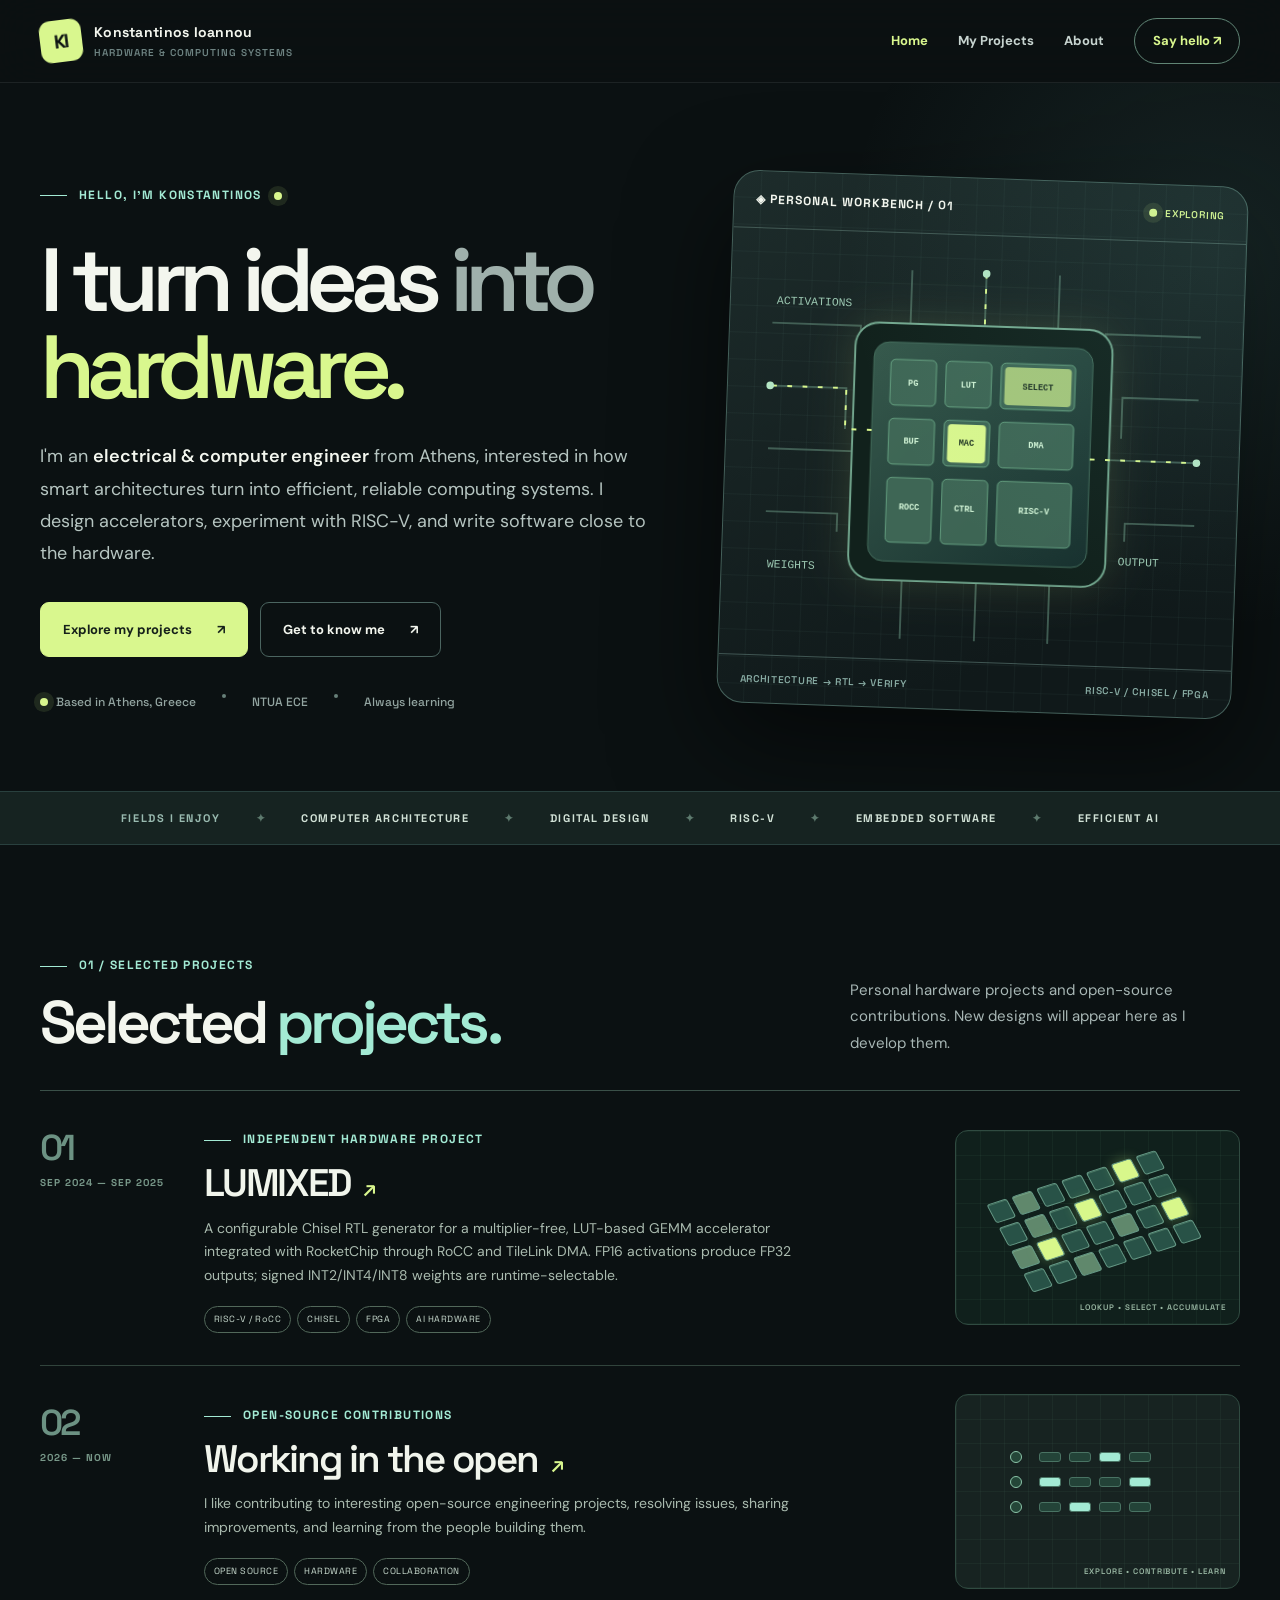
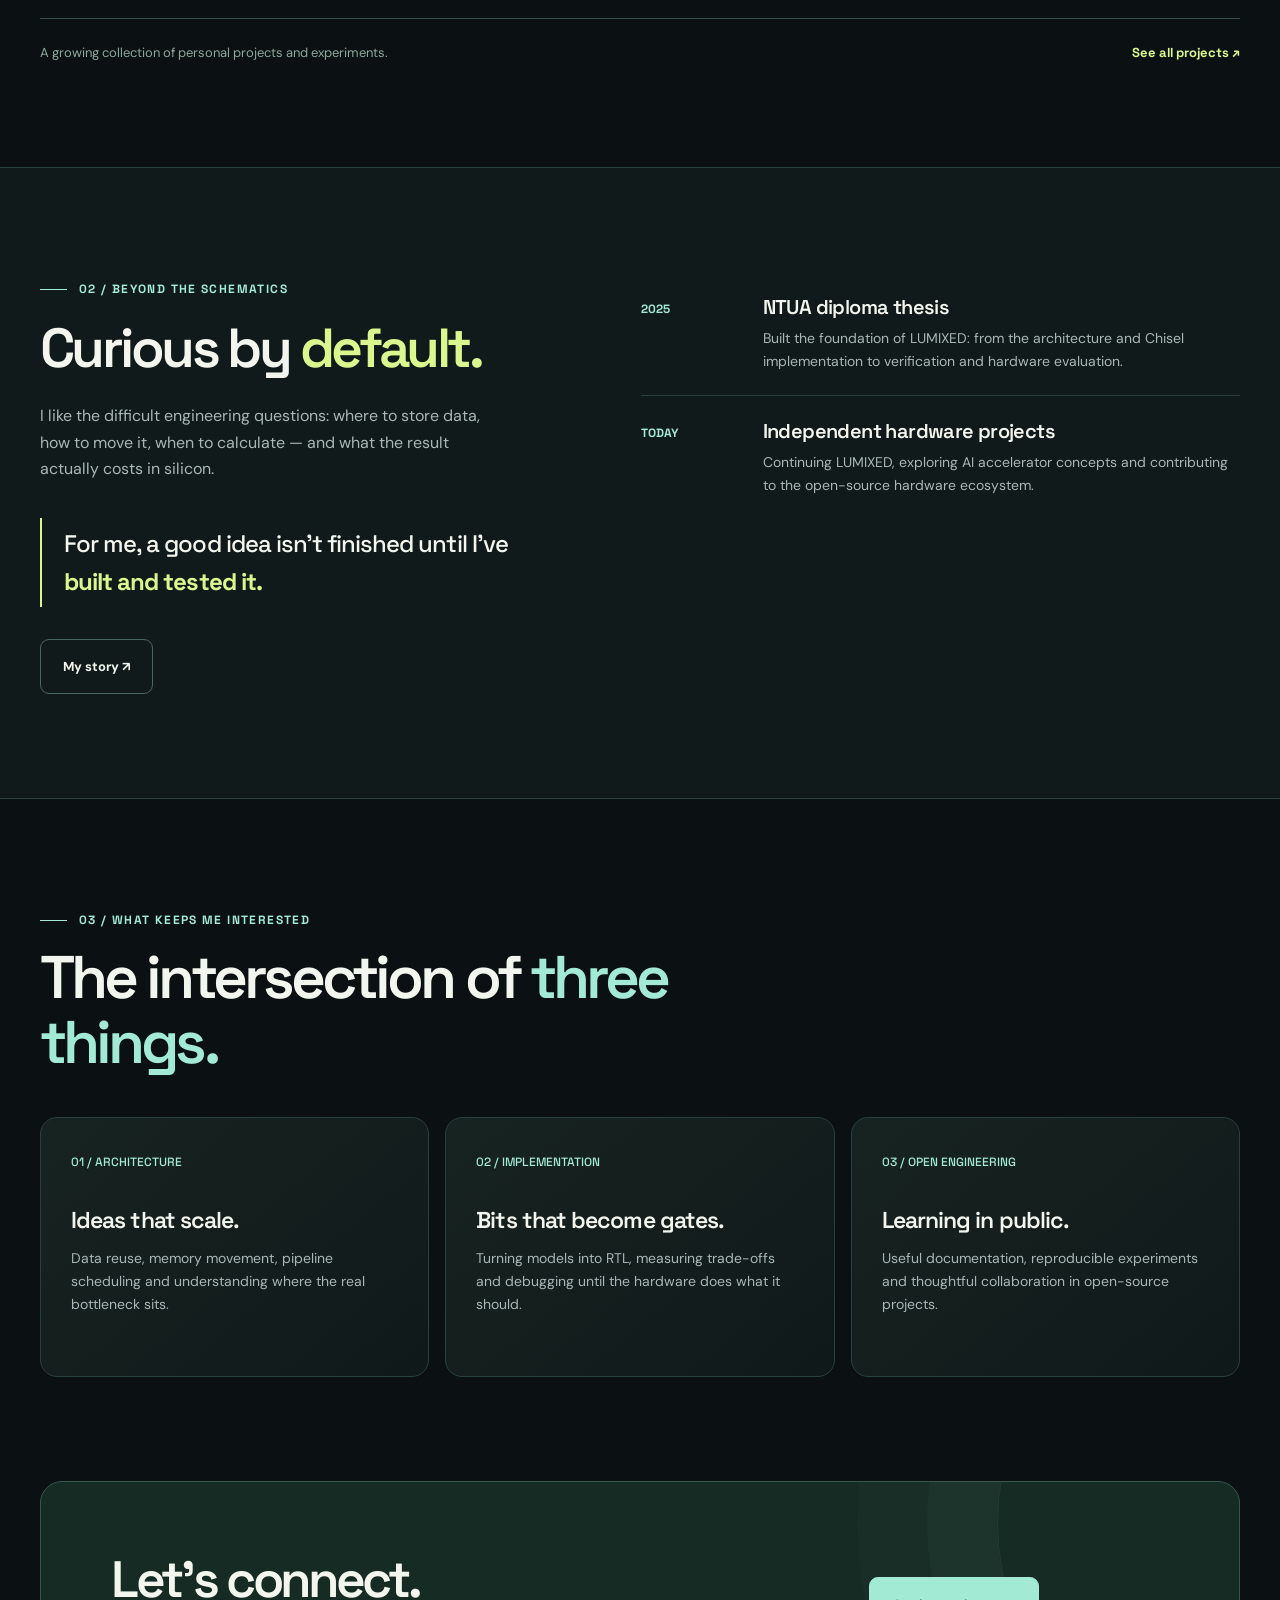
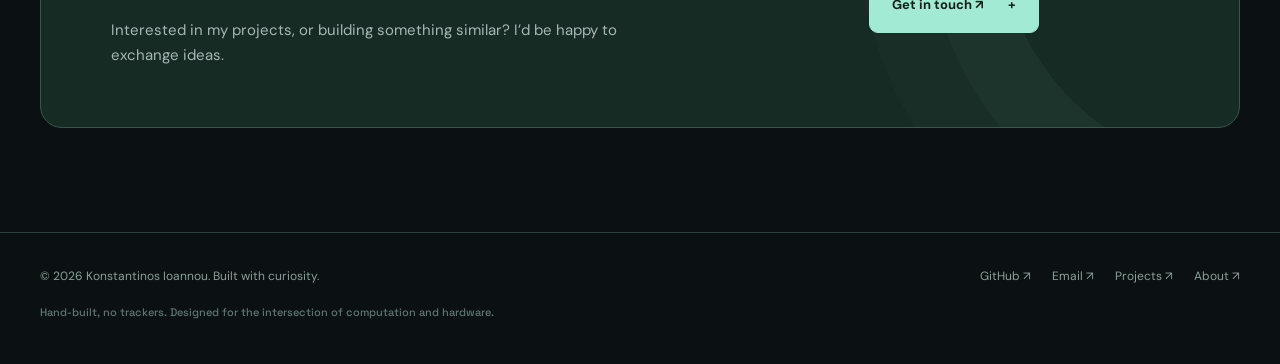
==== index.html @ 30fd8e37 "Adapt original dataflow figure for dense mixed precision" ====
<!DOCTYPE html>
<html lang="en"><head><meta charset="utf-8"/><meta content="width=device-width,initial-scale=1" name="viewport"/><meta content="#0b1112" name="theme-color"/><meta content="dark" name="color-scheme"/><meta content="website" property="og:type"/><meta content="Konstantinos Ioannou | Hardware Engineer" property="og:site_name"/><meta content="https://ioannoukon.github.io/favicon.svg" property="og:image"/><link href="favicon.svg" rel="icon" type="image/svg+xml"/><link href="style.css?v=48fff2277bb9" rel="stylesheet"/><meta content="Personal portfolio of Konstantinos Ioannou, hardware-minded engineer working on RISC-V, FPGA, AI accelerators and embedded software." name="description"/><title>Konstantinos Ioannou — Hardware, RISC-V &amp; AI Accelerators</title></head><body><a class="skip-link" href="#main-content">Skip to content</a><header class="site-header"><div class="container nav"><a aria-label="Konstantinos Ioannou, homepage" class="brand" href="index.html"><span class="brand-mark">KI</span><span class="brand-copy"><strong>Konstantinos Ioannou</strong><small>Hardware &amp; Computing Systems</small></span></a><button aria-controls="primary-navigation" aria-expanded="false" aria-label="Toggle navigation" class="menu-toggle">☰</button><nav aria-label="Main navigation" class="nav-links" id="primary-navigation"><a href="index.html" aria-current="page">Home</a><a href="projects.html">My Projects</a><a href="about.html">About</a><a class="nav-cta" href="index.html#contact">Say hello ↗</a></nav></div></header><main id="main-content"><section class="hero"><div class="container hero-layout"><div><div class="eyebrow">Hello, I'm Konstantinos <span class="spot"></span></div><h1>I turn ideas <span class="quiet">into</span> <em>hardware.</em></h1><p class="hero-intro">I'm an <strong>electrical &amp; computer engineer</strong> from Athens, interested in how smart architectures turn into efficient, reliable computing systems. I design accelerators, experiment with RISC-V, and write software close to the hardware.</p><div class="actions"><a class="btn btn-lime" href="projects.html">Explore my projects <span>↗</span></a><a class="btn btn-outline" href="about.html">Get to know me <span>↗</span></a></div><div class="hero-facts"><span><i class="spot"></i> Based in Athens, Greece</span><span class="sep"></span><span>NTUA ECE</span><span class="sep"></span><span>Always learning</span></div></div><div aria-label="Illustrative hardware datapath artwork" class="lab-card"><div class="lab-head"><strong>◈ PERSONAL WORKBENCH / 01</strong><span><i class="spot"></i> EXPLORING</span></div><div class="lab-body"><div class="lab-graphic"><svg aria-label="Abstract chip with activation, lookup and accumulation stages" role="img" viewbox="0 0 480 400"><defs><lineargradient id="tile" x1="0" x2="1" y1="0" y2="1"><stop stop-color="#36594c"></stop><stop offset="1" stop-color="#17302e"></stop></lineargradient></defs><g fill="none" opacity=".65" stroke="#587e6f" stroke-width="2"><path d="M15 68H108V113M15 134H95V177M15 200H108V240M15 266H90V285M465 68H365V116M465 134H385V177M465 200H364V240M465 266H392V285"></path><path d="M160 8V65M238 8V65M315 8V65M160 330v65M238 330v65M315 330v65"></path></g><g class="die-glow"><rect fill="#11211c" height="270" rx="25" stroke="#74a990" stroke-width="2" width="270" x="103" y="64"></rect><rect fill="url(#tile)" height="230" rx="16" stroke="#466f5e" width="230" x="123" y="84"></rect><g fill="#416a58" opacity=".9" stroke="#85cfa4" stroke-width=".7"><rect height="48" rx="5" width="48" x="141" y="102"></rect><rect height="48" rx="5" width="48" x="199" y="102"></rect><rect height="48" rx="5" width="78" x="257" y="102"></rect><rect height="48" rx="5" width="48" x="141" y="164"></rect><rect height="48" rx="5" width="48" x="199" y="164"></rect><rect height="48" rx="5" width="78" x="257" y="164"></rect><rect height="68" rx="5" width="48" x="141" y="226"></rect><rect height="68" rx="5" width="48" x="199" y="226"></rect><rect height="68" rx="5" width="78" x="257" y="226"></rect></g><g fill="#d9f78e"><rect height="40" rx="4" width="40" x="203" y="168"></rect><rect height="40" opacity=".67" rx="4" width="70" x="261" y="106"></rect></g><g font-family="monospace" font-size="9" font-weight="bold"><text fill="#d5f7d9" text-anchor="middle" x="165" y="129">PG</text><text fill="#d5f7d9" text-anchor="middle" x="223" y="129">LUT</text><text fill="#213426" text-anchor="middle" x="296" y="129">SELECT</text><text fill="#d5f7d9" text-anchor="middle" x="165" y="190">BUF</text><text fill="#1d3120" text-anchor="middle" x="223" y="190">MAC</text><text fill="#d5f7d9" text-anchor="middle" x="296" y="190">DMA</text><text fill="#d5f7d9" text-anchor="middle" x="165" y="259">ROCC</text><text fill="#d5f7d9" text-anchor="middle" x="223" y="259">CTRL</text><text fill="#d5f7d9" text-anchor="middle" x="296" y="259">RISC-V</text></g></g><g class="pulse-line" fill="none" stroke="#d9f78e" stroke-width="2"><path d="M17 134H95V177H123"></path><path d="M353 200H465"></path><path d="M238 9V64"></path></g><g fill="#b4e5c4"><circle cx="15" cy="134" r="4"></circle><circle cx="465" cy="200" r="4"></circle><circle cx="238" cy="9" r="4"></circle></g><g fill="#9cc8b2" font-family="monospace" font-size="12"><text x="19" y="48">ACTIVATIONS</text><text x="386" y="310">OUTPUT</text><text x="18" y="325">WEIGHTS</text></g></svg></div></div><div class="lab-footer"><span>ARCHITECTURE → RTL → VERIFY</span><span>RISC-V / CHISEL / FPGA</span></div></div></div></section><div class="ticker"><span>FIELDS I ENJOY</span><i>✦</i><b>Computer architecture</b><i>✦</i><b>Digital design</b><i>✦</i><b>RISC-V</b><i>✦</i><b>Embedded software</b><i>✦</i><b>Efficient AI</b></div><section class="section" id="projects"><div class="container"><div class="section-top fade"><div><div class="eyebrow">01 / Selected projects</div><h2 class="section-heading">Selected <em>projects.</em></h2></div><p class="section-lead">Personal hardware projects and open-source contributions. New designs will appear here as I develop them.</p></div><div aria-label="Selected personal projects and contributions" class="work-list"><a class="work-row fade" href="lumixed.html">
<div class="work-meta"><span class="work-number">01</span><span class="work-date">SEP 2024 — SEP 2025</span></div>
<div class="work-main"><div class="eyebrow">Independent hardware project</div><h3>LUMIXED <span class="work-inline-arrow">↗</span></h3>
<p>A configurable Chisel RTL generator for a multiplier-free, LUT-based GEMM accelerator integrated with RocketChip through RoCC and TileLink DMA. FP16 activations produce FP32 outputs; signed INT2/INT4/INT8 weights are runtime-selectable.</p>
<div class="tags"><span class="tag">RISC-V / RoCC</span><span class="tag">CHISEL</span><span class="tag">FPGA</span><span class="tag">AI HARDWARE</span></div></div>
<div aria-hidden="true" class="work-thumb thumb-lumixed"><div class="tile-field"><span class=""></span><span class="mid"></span><span class=""></span><span class=""></span><span class=""></span><span class="hot"></span><span class=""></span><span class=""></span><span class="mid"></span><span class=""></span><span class="hot"></span><span class=""></span><span class=""></span><span class=""></span><span class="mid"></span><span class="hot"></span><span class=""></span><span class=""></span><span class="mid"></span><span class=""></span><span class="hot"></span><span class=""></span><span class=""></span><span class="mid"></span><span class=""></span><span class=""></span><span class=""></span><span class=""></span></div><span class="thumb-caption">LOOKUP • SELECT • ACCUMULATE</span></div>
</a><a class="work-row fade" href="https://github.com/pulls?q=is%3Apr+author%3AIoannouKon" rel="noopener noreferrer" target="_blank">
<div class="work-meta"><span class="work-number">02</span><span class="work-date">2026 — NOW</span></div>
<div class="work-main"><div class="eyebrow">Open-source contributions</div><h3>Working in the open <span class="work-inline-arrow">↗</span></h3>
<p>I like contributing to interesting open-source engineering projects, resolving issues, sharing improvements, and learning from the people building them.</p>
<div class="tags"><span class="tag">OPEN SOURCE</span><span class="tag">HARDWARE</span><span class="tag">COLLABORATION</span></div></div>
<div aria-hidden="true" class="work-thumb thumb-opensource"><div class="contrib-art"><div><i></i><b></b><b></b><b class="filled"></b><b></b></div><div><i></i><b class="filled"></b><b></b><b></b><b class="filled"></b></div><div><i></i><b></b><b class="filled"></b><b></b><b></b></div></div><span class="thumb-caption">EXPLORE • CONTRIBUTE • LEARN</span></div>
</a></div><div class="work-footer"><span>A growing collection of personal projects and experiments.</span><a href="projects.html">See all projects <span aria-hidden="true">↗</span></a></div></div></section><section class="section note-section"><div class="container note-grid"><div class="note-left fade"><div class="eyebrow">02 / Beyond the schematics</div><h2>Curious by <em>default.</em></h2><p>I like the difficult engineering questions: where to store data, how to move it, when to calculate — and what the result actually costs in silicon.</p><div class="personal-note">For me, a good idea isn't finished until I've <strong>built and tested it.</strong></div><div class="actions"><a class="btn btn-outline" href="about.html">My story ↗</a></div></div><div class="journey fade"><div class="journey-item"><span class="journey-year">2025</span><div><h3>NTUA diploma thesis</h3><p>Built the foundation of LUMIXED: from the architecture and Chisel implementation to verification and hardware evaluation.</p></div></div><div class="journey-item"><span class="journey-year">TODAY</span><div><h3>Independent hardware projects</h3><p>Continuing LUMIXED, exploring AI accelerator concepts and contributing to the open-source hardware ecosystem.</p></div></div></div></div></section><section class="section"><div class="container"><div class="section-top fade"><div><div class="eyebrow">03 / What keeps me interested</div><h2 class="section-heading">The intersection of <em>three things.</em></h2></div></div><div class="interests"><article class="interest fade"><span class="interest-n">01 / ARCHITECTURE</span><h3>Ideas that scale.</h3><p>Data reuse, memory movement, pipeline scheduling and understanding where the real bottleneck sits.</p></article><article class="interest fade"><span class="interest-n">02 / IMPLEMENTATION</span><h3>Bits that become gates.</h3><p>Turning models into RTL, measuring trade-offs and debugging until the hardware does what it should.</p></article><article class="interest fade"><span class="interest-n">03 / OPEN ENGINEERING</span><h3>Learning in public.</h3><p>Useful documentation, reproducible experiments and thoughtful collaboration in open-source projects.</p></article></div></div></section><section class="container contact-banner fade" id="contact"><div><h2>Let's connect.</h2><p>Interested in my projects, or building something similar? I&rsquo;d be happy to exchange ideas.</p></div><details class="contact-options"><summary class="btn btn-contact">Get in touch ↗</summary><div class="contact-methods"><a class="contact-method" href="https://mail.google.com/mail/?view=cm&amp;fs=1&amp;to=ioannou.kosti%40gmail.com&amp;su=Engineering%20conversation" target="_blank" rel="noopener noreferrer">Open Gmail ↗</a><a class="contact-method" href="mailto:ioannou.kosti@gmail.com?subject=Engineering%20conversation">Use email app ↗</a><span class="contact-address">ioannou.kosti@gmail.com</span><button class="contact-copy" type="button" data-copy-email>Copy email address</button><p class="contact-status" role="status" aria-live="polite" data-copy-status></p></div></details></section></main><footer class="footer"><div class="container"><div class="footer-line"><div>© <span data-current-year="">2026</span> Konstantinos Ioannou. Built with curiosity.</div><div class="footer-links"><a href="https://github.com/IoannouKon" rel="noopener noreferrer" target="_blank">GitHub ↗</a><a href="index.html#contact">Email ↗</a><a href="projects.html">Projects ↗</a><a href="about.html">About ↗</a></div></div><div class="footer-bottom">Hand-built, no trackers. Designed for the intersection of computation and hardware.</div></div></footer><script defer="" src="script.js?v=a5df92dbea65"></script></body></html>
---- style.css ----
@import url('https://fonts.googleapis.com/css2?family=DM+Sans:wght@400;500;600;700&family=Space+Grotesk:wght@400;500;600;700&display=swap');
:root{--bg:#0b1112;--bg2:#10191a;--panel:#152123;--panel2:#192728;--ink:#f3f6ee;--muted:#a8b7b5;--subtle:#6e8382;--line:#29403e;--mint:#a3ead4;--lime:#d9f78e;--amber:#e7bd89;--max:1220px;--r:18px}
*{box-sizing:border-box}html{scroll-behavior:smooth}body{margin:0;background:var(--bg);color:var(--ink);font:400 16px/1.65 'DM Sans', Arial, sans-serif,system-ui,-apple-system,BlinkMacSystemFont,'Segoe UI',sans-serif;-webkit-font-smoothing:antialiased;overflow-x:hidden}body::before{content:"";position:fixed;inset:0;z-index:-1;pointer-events:none;opacity:.18;background-image:radial-gradient(#769a8b 0.7px,transparent .7px);background-size:18px 18px;mask-image:linear-gradient(to bottom,black,transparent 83%)}h1,h2,h3,h4,p{margin:0}a{color:inherit;text-decoration:none}button{font:inherit}button,a{ -webkit-tap-highlight-color:transparent}img,svg{max-width:100%}::selection{background:var(--lime);color:#0b1112}.container{width:min(var(--max),calc(100% - 80px));margin-inline:auto}.skip-link{position:absolute;left:12px;top:-70px;z-index:100;padding:10px 16px;background:var(--lime);color:#111}.skip-link:focus{top:8px}
.site-header{position:sticky;z-index:90;top:0;background:#0b1112e8;backdrop-filter:blur(22px);border-bottom:1px solid #ffffff14}.nav{min-height:82px;display:flex;justify-content:space-between;align-items:center;gap:28px}.brand{display:flex;align-items:center;gap:12px;min-width:0}.brand-mark{display:grid;place-items:center;font:700 19px 'Space Grotesk', Arial, sans-serif;letter-spacing:-.1em;width:42px;height:42px;color:#0b1112;background:var(--lime);border-radius:11px;transform:rotate(-7deg);flex:none}.brand-copy{line-height:1.2;white-space:nowrap}.brand-copy strong{display:block;font:700 14px 'Space Grotesk', Arial, sans-serif;letter-spacing:.02em}.brand-copy small{display:block;color:var(--subtle);font:600 10px/1.5 'Space Grotesk', Arial, sans-serif;letter-spacing:.1em;text-transform:uppercase;margin-top:4px}.nav-links{display:flex;align-items:center;gap:30px}.nav-links>a:not(.nav-cta){font-size:13px;font-weight:700;color:#c7d4d0;transition:color .2s}.nav-links>a:not(.nav-cta):hover,.nav-links>a[aria-current=page]{color:var(--lime)}.nav-cta{padding:11px 18px;border:1px solid #608575;border-radius:50px;color:var(--lime);font-size:13px;font-weight:700;transition:.25s}.nav-cta:hover{background:var(--lime);color:#121b19}.menu-toggle{display:none;align-items:center;justify-content:center;color:var(--ink);border:1px solid var(--line);background:transparent;width:44px;height:44px;border-radius:12px;cursor:pointer;font-size:23px}
.eyebrow,.kicker,.mono,.detail-label,.number,.tag,.micro{font-family:'Space Grotesk', Arial, sans-serif,monospace}.eyebrow{display:inline-flex;align-items:center;gap:12px;font-size:12px;font-weight:700;letter-spacing:.115em;text-transform:uppercase;color:var(--mint)}.eyebrow::before{content:"";width:27px;height:1px;background:var(--mint)}.spot{width:8px;height:8px;display:inline-block;border-radius:100%;background:var(--lime);box-shadow:0 0 0 6px #d9f78e1a}.hero{position:relative;overflow:hidden;padding:95px 0 80px;border-bottom:1px solid var(--line)}.hero::after{content:"";position:absolute;width:820px;height:820px;right:-350px;top:-240px;background:radial-gradient(circle,#6cbab21b,transparent 65%);pointer-events:none}.hero-layout{display:grid;grid-template-columns:1.1fr .9fr;align-items:center;gap:55px}.hero h1{font:600 clamp(58px,7vw,112px)/.98 'Space Grotesk', Arial, sans-serif,sans-serif;letter-spacing:-.085em;margin:31px 0 28px;max-width:850px}.hero h1 em{color:var(--lime);font-style:normal;white-space:nowrap}.hero h1 .quiet{color:#9fb0ab}.hero-intro{color:#b6c5c1;font-size:18px;max-width:610px;line-height:1.8}.hero-intro strong{color:var(--ink);font-weight:600}.actions{display:flex;flex-wrap:wrap;gap:12px;margin-top:32px}.btn{display:inline-flex;align-items:center;justify-content:center;gap:25px;font-weight:700;font-size:13px;border-radius:9px;padding:16px 22px;transition:transform .2s,background .2s,border-color .2s;cursor:pointer;min-height:52px}.btn:hover{transform:translateY(-2px)}.btn-lime{color:#15201a;background:var(--lime);border:1px solid var(--lime)}.btn-lime:hover{background:#eafaad}.btn-outline{border:1px solid #4b6560;color:var(--ink);background:transparent}.btn-outline:hover{border-color:var(--lime)}.hero-facts{display:flex;gap:26px;flex-wrap:wrap;margin-top:37px;color:#93a5a1;font:500 12px 'Space Grotesk', Arial, sans-serif}.hero-facts span{display:inline-flex;align-items:center;gap:8px}.hero-facts .sep{width:4px;height:4px;background:#678079;border-radius:50%;padding:0}
.lab-card{position:relative;border:1px solid #44605a;background:linear-gradient(155deg,#1d2c2b 0%,#10191a 80%);border-radius:26px;box-shadow:0 38px 100px #0008;overflow:hidden;transform:rotate(2deg)}.lab-card::before{content:"";position:absolute;inset:0;background:linear-gradient(transparent 97%,#a3ead40a 98%),linear-gradient(90deg,transparent 97%,#a3ead40a 98%);background-size:27px 27px;pointer-events:none}.lab-head{display:flex;justify-content:space-between;align-items:center;gap:10px;padding:20px 22px;border-bottom:1px solid #425954}.lab-head strong{font:700 12px 'Space Grotesk', Arial, sans-serif;letter-spacing:.08em}.lab-head span{display:flex;align-items:center;gap:8px;color:var(--lime);font:600 10px 'Space Grotesk', Arial, sans-serif;letter-spacing:.08em}.lab-body{padding:26px 28px 12px}.lab-graphic{position:relative;width:100%;aspect-ratio:1.18;display:grid;place-items:center}.lab-graphic svg{width:100%;height:100%;overflow:visible}.lab-footer{display:flex;justify-content:space-between;border-top:1px solid #405653;padding:17px 22px;color:#87aaa2;font:600 10px 'Space Grotesk', Arial, sans-serif;letter-spacing:.07em}.pulse-line{stroke-dasharray:5 11;animation:moveLine 14s linear infinite}@keyframes moveLine{to{stroke-dashoffset:-220}}.die-glow{filter:drop-shadow(0 0 22px #d9f78e22)}
.ticker{display:flex;flex-wrap:wrap;justify-content:center;align-items:center;gap:35px;padding:19px 25px;background:#162321;border-bottom:1px solid var(--line);font:700 11px 'Space Grotesk', Arial, sans-serif;text-transform:uppercase;letter-spacing:.14em;color:#99bab0}.ticker b{color:#d1e1d6;font-size:11px}.ticker i{color:#5d7a6e;font-style:normal}
.section{padding:104px 0}.section-top{display:flex;justify-content:space-between;gap:35px;align-items:end;margin-bottom:42px}.section-heading{font:600 clamp(39px,4.7vw,65px)/1.08 'Space Grotesk', Arial, sans-serif;letter-spacing:-.065em;margin-top:15px;max-width:740px}.section-heading em{font-style:normal;color:var(--mint)}.section-lead{max-width:390px;color:var(--muted);font-size:15px;line-height:1.75}.projects{display:grid;grid-template-columns:1.18fr .82fr;gap:18px}.project{position:relative;display:flex;flex-direction:column;min-height:345px;background:#14201f;border:1px solid #334742;border-radius:20px;overflow:hidden;transition:border-color .25s,transform .25s}.project:hover{transform:translateY(-4px);border-color:#94b6a2}.project-feature{grid-row:span 2;min-height:702px;background:#192726}.project-top{padding:29px 31px;display:flex;align-items:center;justify-content:space-between;gap:10px}.project-count{font:700 11px 'Space Grotesk', Arial, sans-serif;color:#9eb5a8;letter-spacing:.12em}.project-arrow{height:40px;width:40px;border:1px solid #678174;border-radius:50%;display:grid;place-items:center;font-size:18px;color:var(--lime)}.project-content{padding:0 31px 30px;position:relative;z-index:2}.project-content h3{font:600 clamp(31px,3vw,45px)/1.06 'Space Grotesk', Arial, sans-serif;letter-spacing:-.055em;margin:9px 0 12px}.project-content p{font-size:14px;line-height:1.75;color:#acbfb5;max-width:520px}.tags{display:flex;flex-wrap:wrap;gap:7px;margin-top:23px}.tag{font-size:10px;letter-spacing:.055em;color:#c9dbcf;padding:6px 10px;border:1px solid #52685a;border-radius:50px}.project-stage{display:flex;flex:1;align-items:center;justify-content:center;min-height:310px;position:relative;overflow:hidden;background:radial-gradient(circle at 50% 60%,#3a625238,transparent 58%)}.project-stage::before{content:"";position:absolute;inset:0;background-image:linear-gradient(#a3ead41a 1px,transparent 1px),linear-gradient(90deg,#a3ead41a 1px,transparent 1px);background-size:42px 42px;mask-image:linear-gradient(to top,#000,transparent 95%)}.matrix{display:grid;grid-template-columns:repeat(7,1fr);gap:7px;transform:perspective(700px) rotateX(52deg) rotateZ(-33deg);margin:0 0 20px 30px;filter:drop-shadow(15px 25px 20px #0008)}.matrix b{height:44px;width:44px;border:1px solid #79d7b65e;background:#31544b;box-shadow:inset 0 1px 0 #a5eec85e;border-radius:5px}.matrix b:nth-child(3n){background:#658e61}.matrix b:nth-child(11n){background:var(--lime);box-shadow:0 0 32px #d9f78e66}.matrix-code{position:absolute;right:28px;bottom:19px;color:#b8ddc8;font:500 10px 'Space Grotesk', Arial, sans-serif;letter-spacing:.07em}.project-mini{justify-content:space-between;background:#16221f}.project-mini:nth-child(3){background:#182320}.mini-line{height:1px;background:linear-gradient(90deg,transparent,#709784 15%,transparent);margin:8px 31px 13px}.mini-art{margin:4px 31px 30px;border-radius:12px;border:1px solid #4f715a;background:#1b3029;padding:16px;display:flex;gap:8px;align-items:center;justify-content:center;min-height:70px;color:var(--mint);font:600 12px 'Space Grotesk', Arial, sans-serif;letter-spacing:.07em}.mini-art span{flex:1;height:2px;background:#6daa90}.mini-art.slate{background:#1c2d34;border-color:#3f6370;color:#a9d5df}
.note-section{border-top:1px solid var(--line);border-bottom:1px solid var(--line);background:#101a1a}.note-grid{display:grid;grid-template-columns:.9fr 1.1fr;gap:110px;align-items:start}.note-left h2{font:600 clamp(38px,4.3vw,60px)/1.1 'Space Grotesk', Arial, sans-serif;letter-spacing:-.065em;margin:18px 0 25px}.note-left h2 em{font-style:normal;color:var(--lime)}.note-left p{color:var(--muted);max-width:440px}.personal-note{border-left:2px solid var(--lime);padding:7px 0 7px 22px;font:500 24px/1.55 'Space Grotesk', Arial, sans-serif;letter-spacing:-.04em;margin-top:36px}.personal-note strong{color:var(--lime)}.journey{display:grid;gap:0}.journey-item{display:grid;grid-template-columns:98px 1fr;gap:24px;padding:22px 0;border-bottom:1px solid var(--line)}.journey-year{font:700 12px 'Space Grotesk', Arial, sans-serif;color:var(--mint);padding-top:7px}.journey-item h3{font:600 20px 'Space Grotesk', Arial, sans-serif;letter-spacing:-.03em;margin-bottom:7px}.journey-item p{color:var(--muted);font-size:14px}.journey-item:last-child{border-bottom:0}
.interests{display:grid;grid-template-columns:repeat(3,1fr);gap:16px}.interest{border:1px solid var(--line);padding:30px;background:linear-gradient(140deg,#172321,#0f1919);border-radius:17px;min-height:260px}.interest-n{font:500 12px 'Space Grotesk', Arial, sans-serif;color:var(--mint)}.interest h3{font:600 23px 'Space Grotesk', Arial, sans-serif;letter-spacing:-.04em;margin:30px 0 12px}.interest p{color:var(--muted);font-size:14px}.contact-banner{margin-bottom:104px;padding:60px 70px;background:#152b24;border:1px solid #36594c;border-radius:22px;color:var(--ink);display:grid;grid-template-columns:1fr auto;align-items:center;gap:20px;position:relative;overflow:hidden}.contact-banner::after{content:"";position:absolute;width:500px;height:500px;right:-260px;top:-210px;border:1px solid #a3ead414;border-radius:50%;box-shadow:0 0 0 70px #a3ead407,0 0 0 140px #a3ead404}.contact-banner h2{font:600 clamp(34px,4vw,56px)/1.08 'Space Grotesk', Arial, sans-serif;letter-spacing:-.065em;margin:10px 0}.contact-banner p{color:var(--muted);max-width:560px;font-size:15px}.btn-contact{background:var(--mint);color:#15201a;z-index:1;border:1px solid var(--mint)}.btn-contact:hover{background:#c0f3e3;border-color:#c0f3e3}
.footer{padding:34px 0 45px;border-top:1px solid var(--line)}.footer-line{display:flex;justify-content:space-between;align-items:center;gap:18px;flex-wrap:wrap;color:#89a19a;font-size:12px}.footer-links{display:flex;flex-wrap:wrap;gap:21px}.footer-links a:hover{color:var(--lime)}.footer-bottom{margin-top:18px;color:#5c7670;font:500 11px 'Space Grotesk', Arial, sans-serif}
.page-hero{padding:98px 0 82px;border-bottom:1px solid var(--line);background:radial-gradient(circle at 76% 30%,#488e7130,transparent 33%)}.page-hero h1{font:600 clamp(52px,7.7vw,105px)/.98 'Space Grotesk', Arial, sans-serif;letter-spacing:-.085em;max-width:1000px;margin:22px 0 27px}.page-hero h1 em{font-style:normal;color:var(--lime)}.page-hero p{max-width:730px;color:#adbfba;font-size:19px;line-height:1.7}.page-meta{display:flex;gap:10px;flex-wrap:wrap;margin-top:27px}.page-meta span{border:1px solid #527061;border-radius:100px;padding:7px 13px;color:#b6d4c3;font:600 11px 'Space Grotesk', Arial, sans-serif}.content-grid{display:grid;grid-template-columns:.5fr 1fr;gap:80px;padding:90px 0}.side-label{color:var(--mint);font:700 12px 'Space Grotesk', Arial, sans-serif;letter-spacing:.13em;text-transform:uppercase}.reading{max-width:850px}.reading h2{font:600 clamp(29px,3.1vw,44px)/1.13 'Space Grotesk', Arial, sans-serif;letter-spacing:-.05em;margin:0 0 22px}.reading h3{font:600 22px 'Space Grotesk', Arial, sans-serif;letter-spacing:-.035em;margin:22px 0 11px}.reading p{color:#b3c5c1;margin-bottom:21px;font-size:16px;line-height:1.85}.reading p strong{color:var(--ink)}.reading a:not(.btn){color:var(--lime);text-decoration:underline;text-underline-offset:4px}.divider{height:1px;background:var(--line)}.quote-card{padding:29px 31px;border-left:3px solid var(--lime);background:#172421;border-radius:0 15px 15px 0;color:#eef5e9;font:500 20px/1.6 'Space Grotesk', Arial, sans-serif;letter-spacing:-.03em}.human-grid{display:grid;grid-template-columns:1fr 1fr;gap:20px;margin-top:23px}.human-box{border:1px solid #3d5750;border-radius:14px;padding:26px;background:#15201e}.human-box strong{font:700 17px 'Space Grotesk', Arial, sans-serif}.human-box p{font-size:14px;margin:9px 0 0}
.project-intro-grid{display:grid;grid-template-columns:1.1fr .9fr;gap:36px;padding:80px 0}.project-intro-grid .reading p{max-width:720px}.stats{display:grid;grid-template-columns:repeat(2,1fr);gap:13px}.stat{border:1px solid #496255;background:#1c2a27;padding:25px;border-radius:15px}.stat strong{display:block;font:600 clamp(31px,4.7vw,51px)/1.1 'Space Grotesk', Arial, sans-serif;letter-spacing:-.065em;color:var(--lime)}.stat span{font:500 11px 'Space Grotesk', Arial, sans-serif;letter-spacing:.05em;color:#b7ccc0;display:block;margin-top:13px}.stat-note{color:#839c90;font-size:12px;margin-top:13px;line-height:1.65}.arch-section{padding:85px 0;border-top:1px solid var(--line);background:#101a19}.section-mini-head{display:flex;flex-wrap:wrap;gap:28px;justify-content:space-between;align-items:end;margin-bottom:28px}.section-mini-head h2{font:600 clamp(33px,4vw,53px) 'Space Grotesk', Arial, sans-serif;letter-spacing:-.06em}.section-mini-head p{max-width:450px;font-size:14px;color:var(--muted)}.arch-steps{display:grid;grid-template-columns:repeat(4,1fr);gap:13px;margin-top:25px}.arch-step{appearance:none;text-align:left;color:inherit;border:1px solid #3c5d53;min-height:175px;padding:21px;background:#152420;border-radius:13px;cursor:pointer;transition:background .2s,border-color .2s}.arch-step:hover:not([aria-pressed=true]){background:#1a2b25;border-color:#638576;transform:translateY(-2px)}.arch-step[aria-pressed=true]{background:#263c2f;border-color:var(--lime);box-shadow:inset 0 0 0 1px var(--lime)}.arch-step:focus-visible{outline:2px solid var(--mint);outline-offset:3px}.arch-step .n{font:600 11px 'Space Grotesk', Arial, sans-serif;color:var(--lime)}.arch-step strong{display:block;margin:21px 0 8px;font:600 17px 'Space Grotesk', Arial, sans-serif;letter-spacing:-.035em}.arch-step small{color:#9ab3a7;font-size:12px}.arch-detail{margin-top:15px;min-height:104px;border:1px solid #405f54;border-radius:13px;padding:20px 24px;background:#1c2b25;display:flex;gap:24px;align-items:center}.arch-detail strong{color:var(--lime);font:700 15px 'Space Grotesk', Arial, sans-serif;min-width:195px}.arch-detail p{color:#bed0c6;font-size:14px}.schematics{display:grid;grid-template-columns:repeat(3,1fr);gap:18px;margin-top:29px}.schematic-card{border:1px solid #496158;border-radius:13px;background:#e8ece8;overflow:hidden}.schematic-card img{display:block;width:100%;aspect-ratio:1.2;object-fit:contain;padding:17px;background:#fff}.schematic-caption{background:#1a2722;padding:15px 18px;display:flex;justify-content:space-between;gap:8px;align-items:center;font:600 12px 'Space Grotesk', Arial, sans-serif}.schematic-caption span{color:#89aa99}.schematic-card a:hover{text-decoration:underline}.roadmap{display:grid;grid-template-columns:repeat(3,1fr);gap:15px}.roadmap-item{padding:26px;border:1px solid #3e564d;border-radius:14px;background:#152320}.roadmap-item .smallstatus{font:600 10px 'Space Grotesk', Arial, sans-serif;letter-spacing:.1em;text-transform:uppercase;color:var(--lime)}.roadmap-item h3{font:600 19px 'Space Grotesk', Arial, sans-serif;letter-spacing:-.04em;margin:13px 0}.roadmap-item p{font-size:13px;line-height:1.8;color:#adc2b6}.smallstatus.planned{color:#f6c8a0}.noteworthy{font:500 12px/1.7 'Space Grotesk', Arial, sans-serif;color:#96aa9e;margin-top:22px}
@media(min-width:900px){.fade{opacity:1;transform:none}.fade.visible{opacity:1;transform:none}}
@media(max-width:1100px){.hero-layout{gap:20px;grid-template-columns:1fr .85fr}.hero h1{font-size:clamp(57px,7vw,85px)}.lab-body{padding:15px}.section{padding:85px 0}.note-grid{gap:50px}}
@media(max-width:800px){.container{width:min(100% - 38px,650px)}.nav{min-height:70px}.menu-toggle{display:flex}.nav-links{display:none;position:absolute;left:0;right:0;top:69px;background:#111b1a;padding:20px;flex-direction:column;align-items:stretch;gap:0;border-bottom:1px solid var(--line)}.nav-links.open{display:flex}.nav-links>a{padding:13px 10px}.nav-links .nav-cta{text-align:center;margin-top:8px}.brand-copy strong{font-size:12px}.brand-copy small{font-size:9px}.hero{padding:72px 0 60px}.hero-layout{grid-template-columns:1fr}.hero h1{font-size:clamp(55px,11vw,84px)}.hero h1 em{white-space:normal}.lab-card{transform:none;max-width:510px;margin-top:33px}.hero-intro{font-size:16px}.hero-facts{gap:13px}.section-top{display:block}.section-lead{margin-top:15px}.projects{grid-template-columns:1fr}.project-feature{grid-row:auto;min-height:650px}.project-mini{min-height:315px}.note-grid{grid-template-columns:1fr;gap:35px}.section-heading{font-size:clamp(37px,8vw,56px)}.interests{grid-template-columns:1fr}.interest{min-height:195px}.interest h3{margin-top:18px}.contact-banner{margin-bottom:70px;padding:35px 28px;grid-template-columns:1fr}.contact-banner .btn{justify-self:start}.page-hero{padding:70px 0}.page-hero h1{font-size:clamp(55px,9vw,90px)}.page-hero p{font-size:16px}.content-grid{grid-template-columns:1fr;gap:22px;padding:65px 0}.project-intro-grid{grid-template-columns:1fr;gap:20px;padding:60px 0}.arch-steps,.roadmap{grid-template-columns:repeat(2,1fr)}.schematics{grid-template-columns:1fr}.schematic-card img{aspect-ratio:auto;max-height:390px}.arch-detail{display:block}.arch-detail strong{display:block;margin-bottom:9px}}
@media(max-width:520px){.hero h1{font-size:clamp(52px,11.5vw,70px)}.hero-facts .sep{display:none}.lab-head{padding:14px}.lab-body{padding:10px}.matrix b{height:33px;width:33px}.section{padding:67px 0}.project-feature{min-height:600px}.project-stage{min-height:265px}.project-top{padding:23px}.project-content{padding:0 23px 23px}.project-content h3{font-size:33px}.mini-art{margin-inline:23px}.journey-item{grid-template-columns:63px 1fr;gap:11px}.personal-note{font-size:20px}.human-grid{grid-template-columns:1fr}.stats{grid-template-columns:1fr 1fr}.stat{padding:18px}.stat strong{font-size:29px}.stat span{font-size:10px}.arch-steps,.roadmap{grid-template-columns:1fr}.arch-step{min-height:125px}.arch-step strong{margin-top:10px}.contact-banner h2{font-size:38px}.footer-line{display:block}.footer-links{margin-top:15px}}
@media(prefers-reduced-motion:reduce){html{scroll-behavior:auto}.fade,.pulse-line{animation:none;transition:none}.project,.btn{transition:none}}

/* v0.7: a scalable projects landing page, not a single-project navigation item */
.projects-browse{display:flex;justify-content:space-between;align-items:center;gap:22px;border-top:1px solid var(--line);margin-top:29px;padding-top:26px;color:var(--muted);font-size:14px}
.projects-hero{padding-bottom:95px;background:radial-gradient(ellipse at 83% 35%,#6da88c24,transparent 45%),radial-gradient(ellipse at 8% 80%,#b7e18f0a,transparent 45%)}
.projects-intro{position:relative}.projects-intro h1{max-width:1050px}.projects-intro p{max-width:720px}
.projects-collection{padding-top:85px;padding-bottom:80px}.collection-heading{display:flex;justify-content:space-between;gap:32px;align-items:end;margin-bottom:34px}.collection-heading h2{font:600 clamp(37px,4.9vw,68px)/1.02 'Space Grotesk', Arial, sans-serif;letter-spacing:-.065em;margin:13px 0 0}.collection-heading h2 em{font-style:normal;color:var(--mint)}.collection-heading p{max-width:340px;color:var(--muted);font-size:14px;line-height:1.7}
.collection-grid{display:grid;grid-template-columns:1.18fr .82fr;gap:20px}.collection-card{min-height:680px;border:1px solid #3a5148;border-radius:21px;background:#172522;overflow:hidden;display:flex;flex-direction:column;position:relative;transition:transform .25s,border-color .25s}.collection-primary:hover{transform:translateY(-4px);border-color:var(--lime)}.collection-card-top{display:flex;align-items:center;justify-content:space-between;padding:28px 30px 0;font:700 11px 'Space Grotesk', Arial, sans-serif;letter-spacing:.1em;color:#a3baae}.collection-arrow,.collection-orbit{display:grid;place-items:center;border:1px solid #6d907e;border-radius:50%;color:var(--lime);height:40px;width:40px;font-size:17px}.collection-visual{height:315px;display:grid;place-items:center;position:relative;background:radial-gradient(circle at 50% 75%,#3c775e22,transparent 48%);overflow:hidden}.collection-visual:before{content:'';position:absolute;inset:10px 28px;opacity:.16;background-image:linear-gradient(#7fb098 1px,transparent 1px),linear-gradient(90deg,#7fb098 1px,transparent 1px);background-size:32px 32px;mask-image:linear-gradient(to bottom,transparent,#000 18%,#000 75%,transparent)}.collection-visual-grid{z-index:1;display:grid;grid-template-columns:repeat(6,34px);grid-template-rows:repeat(4,34px);gap:7px;transform:rotate(-28deg) skew(15deg,6deg);filter:drop-shadow(8px 22px 14px #0005)}.collection-visual-grid span{background:#31564b;border:1px solid #61917a;border-radius:4px}.collection-visual-grid .cv-on{background:#699d80}.collection-visual-grid .cv-bright{background:#dcf98f;box-shadow:0 0 16px #ceff9c55}.visual-caption{position:absolute;right:29px;bottom:20px;color:#86a997;font:600 10px 'Space Grotesk', Arial, sans-serif;letter-spacing:.09em}.collection-card-content{padding:20px 31px 34px;position:relative;z-index:1}.collection-card-content h3{font:600 clamp(37px,4.1vw,61px)/1.04 'Space Grotesk', Arial, sans-serif;letter-spacing:-.07em;margin:14px 0}.collection-card-content p{font-size:14px;line-height:1.8;color:#b2c7bb;max-width:600px}.collection-text-link{display:inline-flex;gap:12px;align-items:center;margin-top:28px;font:700 12px 'Space Grotesk', Arial, sans-serif;color:var(--lime);letter-spacing:.03em}
.collection-future{background:linear-gradient(155deg,#1c2c28,#15201e 70%);border-style:dashed;border-color:#496359}.collection-future .collection-card-content{margin-top:auto}.future-symbol{flex:1;min-height:275px;display:grid;place-items:center;position:relative;overflow:hidden}.future-chip{width:136px;height:136px;border:1px solid #678c74;border-radius:18px;transform:rotate(-12deg);background:repeating-linear-gradient(0deg,transparent,transparent 23px,#5c8e7022 24px),repeating-linear-gradient(90deg,transparent,transparent 23px,#5c8e7022 24px),#24382e;display:grid;place-items:center;grid-template-columns:repeat(2,22px);grid-template-rows:repeat(2,22px);gap:12px;opacity:.75}.future-chip span{border:1px solid #789e7f;border-radius:3px;background:#446650}.future-ring{position:absolute;width:260px;height:260px;border:1px dashed #76917a45;border-radius:50%}.future-ring.second{width:355px;height:355px;border-color:#76917a2d}.future-note{display:block;color:#739488;font:600 10px/1.6 'Space Grotesk', Arial, sans-serif;letter-spacing:.08em;text-transform:uppercase;margin-top:28px}
.projects-extra{border-top:1px solid var(--line);padding-top:67px;padding-bottom:80px;display:flex;align-items:center;justify-content:space-between;gap:45px}.projects-extra h2{font:600 clamp(30px,3.5vw,48px)/1.1 'Space Grotesk', Arial, sans-serif;letter-spacing:-.06em;margin:15px 0}.projects-extra p{font-size:15px;line-height:1.8;max-width:720px;color:#a7bbb1}.projects-extra .btn{flex-shrink:0}
.project-back{display:inline-block;font:600 13px 'Space Grotesk', Arial, sans-serif;color:var(--mint);margin-bottom:28px}.project-back:hover{text-decoration:underline;text-underline-offset:5px}
@media(max-width:800px){.collection-grid{grid-template-columns:1fr}.collection-card{min-height:500px}.collection-visual{height:260px}.collection-future{min-height:480px}.future-symbol{min-height:220px}.collection-heading{display:block}.collection-heading p{margin-top:15px}.projects-browse,.projects-extra{flex-direction:column;align-items:flex-start}.projects-collection{padding:55px 0}.projects-extra{padding-top:50px;padding-bottom:60px}}
@media(max-width:520px){.collection-card-top{padding:22px 22px 0}.collection-card-content{padding:15px 23px 27px}.collection-visual-grid{grid-template-columns:repeat(6,28px);grid-template-rows:repeat(4,28px)}.collection-card-content h3{font-size:39px}.projects-hero{padding-bottom:66px}.future-note{font-size:9px}}


/* v0.8 — straightforward vertical project list. More work simply stacks below. */
#projects .section-top{margin-bottom:34px}
.work-list{border-top:1px solid #3a5048;border-bottom:1px solid #3a5048}
.work-row{display:grid;grid-template-columns:126px minmax(0,1fr) 285px;gap:38px;align-items:center;min-height:252px;padding:24px 0;border-bottom:1px solid #31443c;transition:background-color .22s,padding .22s;position:relative}
.work-row:last-child{border-bottom:none}
.work-row:hover{background:#1827226e;padding-left:18px;padding-right:18px}
.work-row:focus-visible{outline:2px solid var(--lime);outline-offset:-2px}
.work-meta{align-self:start;padding-top:16px;display:flex;flex-direction:column;gap:10px}
.work-number{font:600 36px/.95 'Space Grotesk',Arial,sans-serif;letter-spacing:-.075em;color:#6c9283}
.work-date{font:700 10px/1.5 'Space Grotesk',Arial,sans-serif;letter-spacing:.1em;color:#789889;white-space:nowrap}
.work-main{min-width:0;align-self:center;padding:8px 0}
.work-main .eyebrow{margin-bottom:12px}
.work-main h3{font:600 clamp(26px,3vw,40px)/1.1 'Space Grotesk',Arial,sans-serif;letter-spacing:-.058em;color:#f1f5ec;margin:0 0 12px;display:flex;gap:13px;align-items:baseline}
.work-inline-arrow{font-size:22px;color:var(--lime);font-weight:500;transition:transform .2s;display:inline-block}
.work-row:hover .work-inline-arrow{transform:translate(3px,-3px)}
.work-main p{font-size:14px;line-height:1.7;color:#aabbaf;max-width:620px}
.work-main .tags{margin-top:18px;gap:6px}
.work-main .tag{font-size:9px;white-space:nowrap;padding:5px 9px}
.work-thumb{height:195px;border:1px solid #304b41;background:#10201c;border-radius:13px;overflow:hidden;position:relative;display:flex;align-items:center;justify-content:center;isolation:isolate}
.work-thumb::before{content:"";position:absolute;inset:0;background-image:linear-gradient(#6a9c8121 1px,transparent 1px),linear-gradient(90deg,#6a9c8121 1px,transparent 1px);background-size:24px 24px;opacity:.6;z-index:-1}
.thumb-caption{position:absolute;bottom:12px;right:13px;color:#99b7a3;font:600 8px 'Space Grotesk',Arial,sans-serif;letter-spacing:.12em}
.tile-field{display:grid;grid-template-columns:repeat(7,21px);gap:5px;transform:rotate(-23deg) skew(5deg,5deg) translateY(-7px)}
.tile-field span{height:21px;border:1px solid #649784;border-radius:3px;background:#285247;box-shadow:inset 0 1px #b5edbf3b}
.tile-field span.mid{background:#60886c}
.tile-field span.hot{background:#d8f78b;box-shadow:0 0 13px #c5fc854f}
.thumb-opensource{background:#172321}
.contrib-art{display:flex;flex-direction:column;gap:13px;width:175px;transform:translateY(-10px)}
.contrib-art>div{display:flex;align-items:center;gap:8px}
.contrib-art i{width:12px;height:12px;border:1px solid #8bc5a9;background:#244638;border-radius:50%;margin-right:9px}
.contrib-art b{height:10px;width:22px;border:1px solid #497363;background:#234338;border-radius:3px}
.contrib-art b.filled{background:#a3ead4}
.work-footer{display:flex;justify-content:space-between;gap:18px;align-items:center;margin-top:23px;color:#8da89a;font-size:13px}
.work-footer a{font:700 13px 'Space Grotesk',Arial,sans-serif;color:var(--lime)}
.work-footer a:hover{text-decoration:underline;text-underline-offset:4px}
/* The project directory uses real entries only, no invented future project card. */
.projects-hero{padding-bottom:65px}
.projects-collection{padding-top:55px;padding-bottom:72px}
.projects-collection .collection-heading{margin-bottom:30px}
.work-list-projects .work-row{min-height:280px}
@media(max-width:1050px){.work-row{grid-template-columns:72px minmax(0,1fr) 240px;gap:22px}.work-thumb{height:180px}.work-number{font-size:30px}.work-date{font-size:9px}}
@media(max-width:800px){.work-row{grid-template-columns:58px minmax(0,1fr);gap:20px;padding:23px 0;min-height:0}.work-thumb{display:none}.work-meta{padding-top:12px}.work-main h3{font-size:clamp(25px,5.5vw,36px)}.work-main p{font-size:14px}.work-footer{align-items:flex-start;flex-direction:column}.work-list-projects .work-row{min-height:0}}
@media(max-width:480px){.work-row{grid-template-columns:38px minmax(0,1fr);gap:15px;padding:22px 0}.work-number{font-size:24px}.work-date{font-size:8px;white-space:normal;max-width:38px}.work-main .eyebrow{font-size:10px}.work-main h3{font-size:26px}.work-main p{font-size:13.5px}.work-main .tag{font-size:8px;padding:4px 7px}.work-main .tags{margin-top:13px}}
@media(prefers-reduced-motion:reduce){.work-row,.work-inline-arrow{transition:none}}

/* Contact options work even without a configured email app. */
.contact-banner::after{pointer-events:none}
.contact-options{position:relative;z-index:1;width:300px;max-width:100%;align-self:center}
.contact-options summary{list-style:none}
.contact-options summary::-webkit-details-marker{display:none}
.contact-options summary::after{content:"+";margin-left:auto}
.contact-options[open] summary::after{content:"−"}
.contact-methods{display:flex;flex-direction:column;align-items:stretch;gap:10px;padding-top:16px}
.contact-method,.contact-copy{display:block;padding:10px 14px;border:1px solid #608575;border-radius:8px;background:transparent;color:var(--ink);text-align:center;font:600 13px 'DM Sans',Arial,sans-serif;cursor:pointer}
.contact-method:hover,.contact-copy:hover{background:#a3ead414}
.contact-address{font-size:14px;text-align:center;overflow-wrap:anywhere;user-select:all}
.contact-banner .contact-status{font-size:13px;line-height:1.5;text-align:center}
@media(max-width:800px){.contact-options{width:100%;max-width:360px}}

/* Current LUMIXED evidence and next-step layout. */
.project-evidence{display:inline-block;margin-top:18px;font-size:12px;color:var(--mint);text-decoration:underline;text-underline-offset:4px}
.roadmap-next{grid-template-columns:repeat(2,minmax(0,1fr))}
.project-intro-grid .stat strong{font-size:clamp(22px,2.5vw,36px);overflow-wrap:anywhere}
@media(max-width:520px){.roadmap-next{grid-template-columns:1fr}}

/* Routed accelerator footprint comparison. */
.footprint-section{border-top:1px solid var(--line)}
.footprint-table-wrap{overflow-x:auto}
.footprint-table{width:100%;border-collapse:collapse;font-size:14px;font-variant-numeric:tabular-nums}
.footprint-table caption{text-align:left;color:var(--muted);font-size:12px;padding-bottom:16px}
.footprint-table th,.footprint-table td{text-align:right;padding:18px 15px;border-bottom:1px solid var(--line);white-space:nowrap}
.footprint-table th:first-child{text-align:left}
.footprint-table thead th{color:var(--muted);font-size:12px;font-weight:500}
.footprint-table tbody th{font-weight:600}
.footprint-table tbody th span{display:block;font-size:11px;color:var(--muted);font-weight:400;margin-top:4px}
.footprint-highlight{background:#a3ead40a;color:var(--mint)}
.footprint-sources{margin-top:22px;font-size:13px;color:var(--muted)}
.footprint-sources summary{cursor:pointer;color:var(--mint)}
.footprint-sources p{margin-top:14px;max-width:900px}
.footprint-sources .actions{gap:24px;margin-top:0}
@media(max-width:800px){.footprint-table{font-size:12px}.footprint-table th,.footprint-table td{padding:14px 10px}}

/* Selectable footprint chart; its values come from the table below. */
.footprint-chart{margin:0 0 40px;padding:28px;border:1px solid var(--line);border-radius:16px;background:#101d19}
.footprint-chart[hidden]{display:none}
.footprint-chart-toolbar{display:flex;align-items:center;justify-content:space-between;gap:24px;margin-bottom:32px}
.footprint-chart [data-footprint-title]{font:600 clamp(22px,3vw,30px)/1.2 'Space Grotesk',Arial,sans-serif;letter-spacing:-.04em}
.footprint-chart-toolbar label{display:flex;align-items:center;gap:12px;color:var(--muted);font-size:12px}
.footprint-chart select{font:500 13px 'DM Sans',Arial,sans-serif;background:#172b23;color:var(--ink);border:1px solid #608575;border-radius:8px;padding:11px 32px 11px 13px;max-width:100%;cursor:pointer}
.footprint-chart select:focus-visible{outline:2px solid var(--mint);outline-offset:3px}
.footprint-bars{display:flex;flex-direction:column;gap:26px}
.footprint-bar-row{display:grid;grid-template-columns:155px minmax(0,1fr) 100px;gap:20px;align-items:center}
.footprint-bar-label{font:600 14px 'Space Grotesk',Arial,sans-serif}
.footprint-bar-track{height:32px;background:#a3ead408;border-radius:4px;overflow:hidden}
.footprint-bar-fill{height:100%;width:0;background:#6b8d7e;border-radius:4px;transition:width .45s ease}
.is-lumixed .footprint-bar-fill{background:var(--mint)}
.is-lumixed .footprint-bar-label,.is-lumixed .footprint-bar-value{color:var(--mint)}
.footprint-bar-value{text-align:right;font-size:14px;font-variant-numeric:tabular-nums;white-space:nowrap}
.footprint-chart-axis{display:flex;justify-content:space-between;margin:12px 120px 0 175px;color:var(--muted);font-size:11px;font-variant-numeric:tabular-nums}
.footprint-chart-note{margin-top:22px;color:var(--muted);font-size:12px}
.footprint-chart-status{position:absolute;width:1px;height:1px;padding:0;margin:-1px;overflow:hidden;clip-path:inset(50%);white-space:nowrap;border:0}
@media(max-width:650px){.footprint-chart{padding:20px}.footprint-chart-toolbar{align-items:flex-start;flex-direction:column;gap:16px}.footprint-chart-toolbar label{width:100%;justify-content:space-between}.footprint-chart select{font-size:16px;min-width:0}.footprint-bar-row{grid-template-columns:minmax(0,1fr) auto;gap:8px}.footprint-bar-track{grid-column:1/-1;grid-row:2;height:26px}.footprint-bar-value{grid-column:2;grid-row:1}.footprint-chart-axis{margin:12px 0 0}}
@media(prefers-reduced-motion:reduce){.footprint-bar-fill{transition:none}}

/* Measured TEST_LLMS cycles, grouped by their recorded test batch. */
.cycles-section{border-top:1px solid var(--line);background:#101a19}
.cycles-chart-heading{font:600 clamp(22px,3vw,30px)/1.2 'Space Grotesk',Arial,sans-serif;letter-spacing:-.04em}
.cycles-controls{display:grid;grid-template-columns:1.3fr 1fr;gap:18px;margin:24px 0 32px}
.cycles-controls label{display:flex;flex-direction:column;gap:8px;font-size:12px;color:var(--muted);min-width:0}
.cycles-controls select{width:100%;min-width:0}
.cycles-chart .footprint-bar-row{grid-template-columns:185px minmax(0,1fr) 110px}
.cycles-chart .footprint-chart-axis{margin-left:205px;margin-right:130px}
.cycles-chart .footprint-bar-label small{display:block;margin-top:3px;font:400 11px 'DM Sans',Arial,sans-serif;color:var(--muted)}
@media(max-width:800px){.cycles-controls{grid-template-columns:1fr}.cycles-controls select{font-size:16px}}
@media(max-width:650px){.cycles-chart .footprint-bar-row{grid-template-columns:minmax(0,1fr) auto}.cycles-chart .footprint-chart-axis{margin-left:0;margin-right:0}}

/* LUMIXED datapath explorer */
.mode-section {
  padding: clamp(64px, 8vw, 104px) 0;
  background: radial-gradient(ellipse at top left, #1a342b, transparent 55%), #101a19;
  scroll-margin-top: 90px;
}
.mode-heading {
  display: flex;
  flex-wrap: wrap;
  justify-content: space-between;
  align-items: end;
  gap: 16px 36px;
  margin-bottom: 30px;
}
.mode-heading h2 {
  font: 600 clamp(42px, 6vw, 72px)/1 'Space Grotesk', Arial, sans-serif;
  letter-spacing: -.065em;
}
.mode-heading em { color: var(--mint); font-style: normal; }
.mode-heading p { max-width: 430px; color: var(--muted); }
.mode-nav {
  display: flex;
  flex-wrap: wrap;
  gap: 8px;
  margin-bottom: 14px;
}
.mode-nav a, .mode-panel-nav a {
  padding: 9px 14px;
  border: 1px solid #405852;
  border-radius: 9px;
  color: var(--ink);
  font-size: .875rem;
}
.mode-nav a[aria-current="true"] {
  background: var(--mint);
  border-color: var(--mint);
  color: #10201a;
}
.mode-panel {
  --datapath: var(--mint);
  display: grid;
  grid-template-columns: 1fr 1fr;
  align-items: center;
  gap: clamp(20px, 4vw, 48px);
  margin-bottom: 14px;
  padding: clamp(18px, 4vw, 48px);
  border: 1px solid #405852;
  border-radius: 20px;
  background: linear-gradient(130deg, #1a2824, #111817);
  scroll-margin-top: 90px;
}
.mode-sparse { --datapath: var(--lime); }
.mode-scaled { --datapath: #b7d4ff; }
.mode-panel h3 {
  font: 600 clamp(27px, 3.3vw, 44px)/1.08 'Space Grotesk', Arial, sans-serif;
  letter-spacing: -.045em;
}
.mode-copy p { margin-top: 14px; color: #bccbc5; }
.mode-graphic {
  min-width: 0;
  margin: 0;
  padding: clamp(12px, 2.6vw, 26px);
  border: 1px solid #3e5650;
  border-radius: 14px;
  background: radial-gradient(#456058 1px, transparent 1px) 0 0/16px 16px, #101a18;
}
.mode-graphic figcaption { margin-bottom: 16px; color: var(--datapath); font-weight: 700; }
.mode-inputs, .mode-panel-nav { display: flex; flex-wrap: wrap; gap: 8px; }
.mode-inputs span, .mode-pipeline li, .mode-group, .mode-output {
  padding: 8px 10px;
  border: 1px solid #3d544e;
  border-radius: 7px;
  background: #172621;
  font-size: .875rem;
}
.mode-pipeline, .mode-weights {
  display: grid;
  gap: 6px;
  margin: 12px 0;
  padding: 0;
  list-style: none;
}
.mode-pipeline li { border-inline-start: 3px solid var(--datapath); }
.mode-output { margin-top: 12px; border-color: var(--datapath); color: var(--datapath); }
.mode-weights { grid-template-columns: repeat(6, minmax(0, 1fr)); }
.mode-weights li {
  padding: 6px 0;
  border: 1px solid #677a4e;
  border-radius: 6px;
  background: #262f20;
  color: var(--datapath);
  text-align: center;
}
.mode-weights .mode-zero { border-style: dashed; background: #17201c; color: #a3b3a9; }
.mode-weights small { display: block; font-size: .75rem; }
.mode-group { display: flex; flex-wrap: wrap; justify-content: space-between; gap: 4px 12px; margin-top: 6px; }
.mode-group strong { color: var(--datapath); }
.mode-panel-nav { grid-column: 1 / -1; justify-content: space-between; }
.mode-panel-nav [data-mode-next] { margin-inline-start: auto; color: var(--datapath); }
.mode-nav a:hover, .mode-panel-nav a:hover { border-color: var(--mint); }
.mode-explorer a:focus-visible, .mode-panel h3:focus-visible { outline: 2px solid var(--mint); outline-offset: 3px; }
.mode-explorer { scroll-margin-top: 90px; }
.mode-explorer [hidden] { display: none; }
@media (max-width: 760px) {
  .mode-panel { grid-template-columns: 1fr; }
}

.mode-pipeline li, .mode-output {
  display: flex;
  flex-wrap: wrap;
  align-items: baseline;
  justify-content: space-between;
  gap: 4px 12px;
}
.mode-pipeline strong { color: var(--datapath); }
.mode-pipeline span { color: #bccbc5; }
.mode-sample { margin-top: 10px; color: #bccbc5; font-size: .875rem; }
.mode-copy code { color: var(--datapath); overflow-wrap: anywhere; }
.mode-spec {
  grid-column: 1 / -1;
  display: grid;
  grid-template-columns: repeat(auto-fit, minmax(min(100%, 155px), 1fr));
  gap: 12px;
  margin: 0;
}
.mode-spec > div {
  padding: 12px 14px;
  border-top: 1px solid #405852;
  background: #101a18;
  border-radius: 0 0 9px 9px;
}
.mode-spec dt { color: #bccbc5; font-size: .875rem; }
.mode-spec dd { margin: 4px 0 0; color: var(--datapath); }

/* Dense diagram adapted from the LUMIXED dataflow figure. */
.dense-stage {
  position: relative;
  padding: 12px 14px;
  border: 1px solid #3d544e;
  border-inline-start: 3px solid var(--datapath);
  border-radius: 8px;
  background: #172621;
}
.dense-stage + .dense-stage { margin-top: 16px; }
.dense-stage + .dense-stage::before {
  position: absolute;
  top: -17px;
  inset-inline-start: 20px;
  height: 16px;
  border-inline-start: 1px solid var(--datapath);
  content: "";
}
.dense-stage > strong { color: var(--datapath); }
.dense-stage p { margin-top: 3px; font-size: .875rem; color: #bccbc5; }
.dense-banks {
  display: grid;
  grid-template-columns: repeat(auto-fit, minmax(min(100%, 128px), 1fr));
  gap: 8px;
  margin-top: 10px;
}
.dense-banks > div {
  display: grid;
  grid-template-columns: repeat(3, 1fr);
  gap: 4px;
  text-align: center;
  font-size: .875rem;
}
.dense-banks b { grid-column: 1 / -1; color: #bccbc5; text-align: start; }
.dense-banks span {
  padding: 3px 0;
  border: 1px solid #4b7565;
  border-radius: 4px;
  background: #1e372e;
}
.dense-example {
  display: flex;
  flex-wrap: wrap;
  justify-content: space-between;
  gap: 4px 12px;
  margin-top: 10px;
  color: #efcb9a;
  font-size: .875rem;
}
.dense-source {
  display: inline-block;
  margin-top: 12px;
  color: var(--datapath);
  text-decoration: underline;
  text-underline-offset: 3px;
  font-size: .875rem;
}
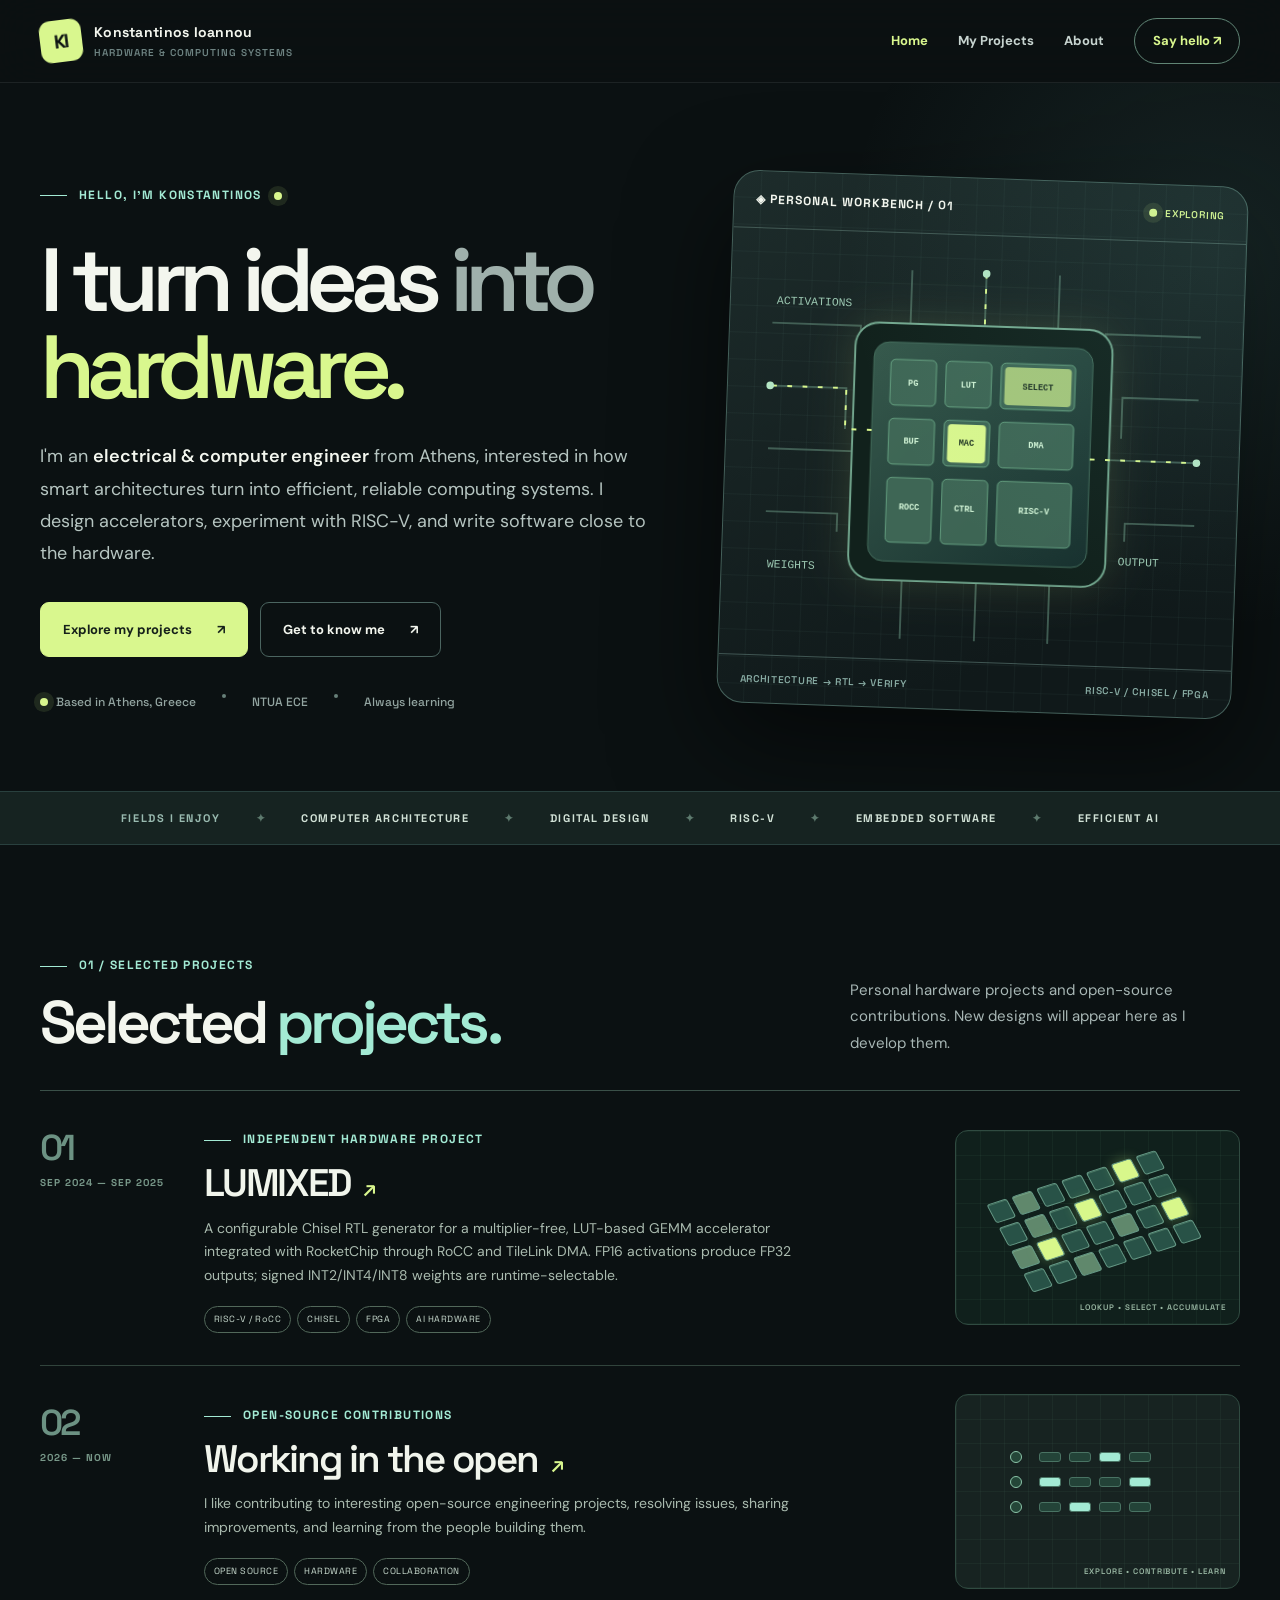
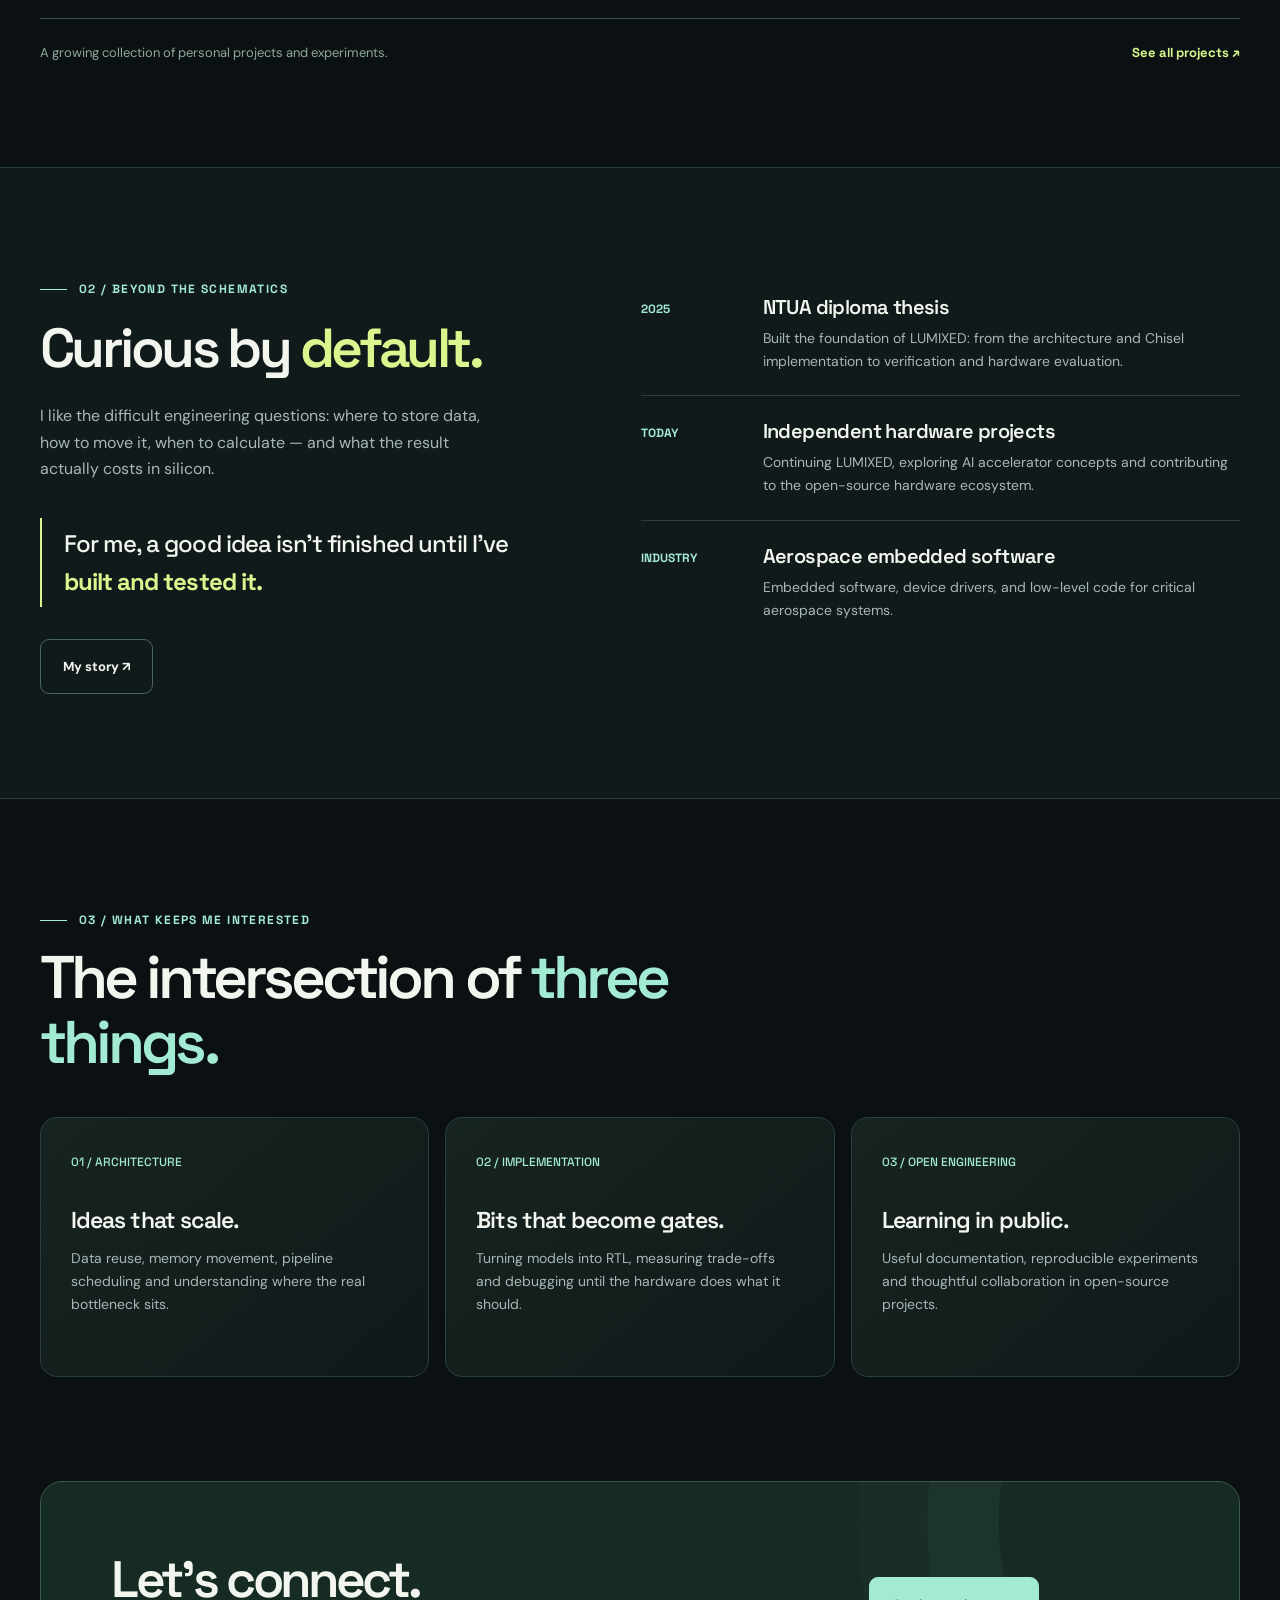
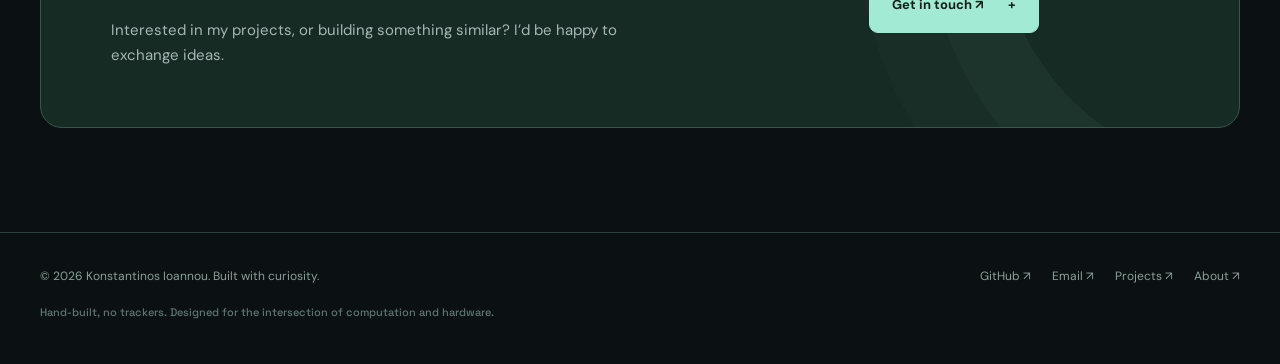
==== commit 86dc6727: "Add aerospace embedded software to the homepage timeline" ====
--- a/index.html
+++ b/index.html
@@ -1,5 +1,5 @@
 <!DOCTYPE html>
-<html lang="en"><head><meta charset="utf-8"/><meta content="width=device-width,initial-scale=1" name="viewport"/><meta content="#0b1112" name="theme-color"/><meta content="dark" name="color-scheme"/><meta content="website" property="og:type"/><meta content="Konstantinos Ioannou | Hardware Engineer" property="og:site_name"/><meta content="https://ioannoukon.github.io/favicon.svg" property="og:image"/><link href="favicon.svg" rel="icon" type="image/svg+xml"/><link href="style.css?v=48fff2277bb9" rel="stylesheet"/><meta content="Personal portfolio of Konstantinos Ioannou, hardware-minded engineer working on RISC-V, FPGA, AI accelerators and embedded software." name="description"/><title>Konstantinos Ioannou — Hardware, RISC-V &amp; AI Accelerators</title></head><body><a class="skip-link" href="#main-content">Skip to content</a><header class="site-header"><div class="container nav"><a aria-label="Konstantinos Ioannou, homepage" class="brand" href="index.html"><span class="brand-mark">KI</span><span class="brand-copy"><strong>Konstantinos Ioannou</strong><small>Hardware &amp; Computing Systems</small></span></a><button aria-controls="primary-navigation" aria-expanded="false" aria-label="Toggle navigation" class="menu-toggle">☰</button><nav aria-label="Main navigation" class="nav-links" id="primary-navigation"><a href="index.html" aria-current="page">Home</a><a href="projects.html">My Projects</a><a href="about.html">About</a><a class="nav-cta" href="index.html#contact">Say hello ↗</a></nav></div></header><main id="main-content"><section class="hero"><div class="container hero-layout"><div><div class="eyebrow">Hello, I'm Konstantinos <span class="spot"></span></div><h1>I turn ideas <span class="quiet">into</span> <em>hardware.</em></h1><p class="hero-intro">I'm an <strong>electrical &amp; computer engineer</strong> from Athens, interested in how smart architectures turn into efficient, reliable computing systems. I design accelerators, experiment with RISC-V, and write software close to the hardware.</p><div class="actions"><a class="btn btn-lime" href="projects.html">Explore my projects <span>↗</span></a><a class="btn btn-outline" href="about.html">Get to know me <span>↗</span></a></div><div class="hero-facts"><span><i class="spot"></i> Based in Athens, Greece</span><span class="sep"></span><span>NTUA ECE</span><span class="sep"></span><span>Always learning</span></div></div><div aria-label="Illustrative hardware datapath artwork" class="lab-card"><div class="lab-head"><strong>◈ PERSONAL WORKBENCH / 01</strong><span><i class="spot"></i> EXPLORING</span></div><div class="lab-body"><div class="lab-graphic"><svg aria-label="Abstract chip with activation, lookup and accumulation stages" role="img" viewbox="0 0 480 400"><defs><lineargradient id="tile" x1="0" x2="1" y1="0" y2="1"><stop stop-color="#36594c"></stop><stop offset="1" stop-color="#17302e"></stop></lineargradient></defs><g fill="none" opacity=".65" stroke="#587e6f" stroke-width="2"><path d="M15 68H108V113M15 134H95V177M15 200H108V240M15 266H90V285M465 68H365V116M465 134H385V177M465 200H364V240M465 266H392V285"></path><path d="M160 8V65M238 8V65M315 8V65M160 330v65M238 330v65M315 330v65"></path></g><g class="die-glow"><rect fill="#11211c" height="270" rx="25" stroke="#74a990" stroke-width="2" width="270" x="103" y="64"></rect><rect fill="url(#tile)" height="230" rx="16" stroke="#466f5e" width="230" x="123" y="84"></rect><g fill="#416a58" opacity=".9" stroke="#85cfa4" stroke-width=".7"><rect height="48" rx="5" width="48" x="141" y="102"></rect><rect height="48" rx="5" width="48" x="199" y="102"></rect><rect height="48" rx="5" width="78" x="257" y="102"></rect><rect height="48" rx="5" width="48" x="141" y="164"></rect><rect height="48" rx="5" width="48" x="199" y="164"></rect><rect height="48" rx="5" width="78" x="257" y="164"></rect><rect height="68" rx="5" width="48" x="141" y="226"></rect><rect height="68" rx="5" width="48" x="199" y="226"></rect><rect height="68" rx="5" width="78" x="257" y="226"></rect></g><g fill="#d9f78e"><rect height="40" rx="4" width="40" x="203" y="168"></rect><rect height="40" opacity=".67" rx="4" width="70" x="261" y="106"></rect></g><g font-family="monospace" font-size="9" font-weight="bold"><text fill="#d5f7d9" text-anchor="middle" x="165" y="129">PG</text><text fill="#d5f7d9" text-anchor="middle" x="223" y="129">LUT</text><text fill="#213426" text-anchor="middle" x="296" y="129">SELECT</text><text fill="#d5f7d9" text-anchor="middle" x="165" y="190">BUF</text><text fill="#1d3120" text-anchor="middle" x="223" y="190">MAC</text><text fill="#d5f7d9" text-anchor="middle" x="296" y="190">DMA</text><text fill="#d5f7d9" text-anchor="middle" x="165" y="259">ROCC</text><text fill="#d5f7d9" text-anchor="middle" x="223" y="259">CTRL</text><text fill="#d5f7d9" text-anchor="middle" x="296" y="259">RISC-V</text></g></g><g class="pulse-line" fill="none" stroke="#d9f78e" stroke-width="2"><path d="M17 134H95V177H123"></path><path d="M353 200H465"></path><path d="M238 9V64"></path></g><g fill="#b4e5c4"><circle cx="15" cy="134" r="4"></circle><circle cx="465" cy="200" r="4"></circle><circle cx="238" cy="9" r="4"></circle></g><g fill="#9cc8b2" font-family="monospace" font-size="12"><text x="19" y="48">ACTIVATIONS</text><text x="386" y="310">OUTPUT</text><text x="18" y="325">WEIGHTS</text></g></svg></div></div><div class="lab-footer"><span>ARCHITECTURE → RTL → VERIFY</span><span>RISC-V / CHISEL / FPGA</span></div></div></div></section><div class="ticker"><span>FIELDS I ENJOY</span><i>✦</i><b>Computer architecture</b><i>✦</i><b>Digital design</b><i>✦</i><b>RISC-V</b><i>✦</i><b>Embedded software</b><i>✦</i><b>Efficient AI</b></div><section class="section" id="projects"><div class="container"><div class="section-top fade"><div><div class="eyebrow">01 / Selected projects</div><h2 class="section-heading">Selected <em>projects.</em></h2></div><p class="section-lead">Personal hardware projects and open-source contributions. New designs will appear here as I develop them.</p></div><div aria-label="Selected personal projects and contributions" class="work-list"><a class="work-row fade" href="lumixed.html">
+<html lang="en"><head><meta charset="utf-8"/><meta content="width=device-width,initial-scale=1" name="viewport"/><meta content="#0b1112" name="theme-color"/><meta content="dark" name="color-scheme"/><meta content="website" property="og:type"/><meta content="Konstantinos Ioannou | Hardware Engineer" property="og:site_name"/><meta content="https://ioannoukon.github.io/favicon.svg" property="og:image"/><link href="favicon.svg" rel="icon" type="image/svg+xml"/><link href="style.css?v=9a42a8bd7ea0" rel="stylesheet"/><meta content="Personal portfolio of Konstantinos Ioannou, hardware-minded engineer working on RISC-V, FPGA, AI accelerators and embedded software." name="description"/><title>Konstantinos Ioannou — Hardware, RISC-V &amp; AI Accelerators</title></head><body><a class="skip-link" href="#main-content">Skip to content</a><header class="site-header"><div class="container nav"><a aria-label="Konstantinos Ioannou, homepage" class="brand" href="index.html"><span class="brand-mark">KI</span><span class="brand-copy"><strong>Konstantinos Ioannou</strong><small>Hardware &amp; Computing Systems</small></span></a><button aria-controls="primary-navigation" aria-expanded="false" aria-label="Toggle navigation" class="menu-toggle">☰</button><nav aria-label="Main navigation" class="nav-links" id="primary-navigation"><a href="index.html" aria-current="page">Home</a><a href="projects.html">My Projects</a><a href="about.html">About</a><a class="nav-cta" href="index.html#contact">Say hello ↗</a></nav></div></header><main id="main-content"><section class="hero"><div class="container hero-layout"><div><div class="eyebrow">Hello, I'm Konstantinos <span class="spot"></span></div><h1>I turn ideas <span class="quiet">into</span> <em>hardware.</em></h1><p class="hero-intro">I'm an <strong>electrical &amp; computer engineer</strong> from Athens, interested in how smart architectures turn into efficient, reliable computing systems. I design accelerators, experiment with RISC-V, and write software close to the hardware.</p><div class="actions"><a class="btn btn-lime" href="projects.html">Explore my projects <span>↗</span></a><a class="btn btn-outline" href="about.html">Get to know me <span>↗</span></a></div><div class="hero-facts"><span><i class="spot"></i> Based in Athens, Greece</span><span class="sep"></span><span>NTUA ECE</span><span class="sep"></span><span>Always learning</span></div></div><div aria-label="Illustrative hardware datapath artwork" class="lab-card"><div class="lab-head"><strong>◈ PERSONAL WORKBENCH / 01</strong><span><i class="spot"></i> EXPLORING</span></div><div class="lab-body"><div class="lab-graphic"><svg aria-label="Abstract chip with activation, lookup and accumulation stages" role="img" viewbox="0 0 480 400"><defs><lineargradient id="tile" x1="0" x2="1" y1="0" y2="1"><stop stop-color="#36594c"></stop><stop offset="1" stop-color="#17302e"></stop></lineargradient></defs><g fill="none" opacity=".65" stroke="#587e6f" stroke-width="2"><path d="M15 68H108V113M15 134H95V177M15 200H108V240M15 266H90V285M465 68H365V116M465 134H385V177M465 200H364V240M465 266H392V285"></path><path d="M160 8V65M238 8V65M315 8V65M160 330v65M238 330v65M315 330v65"></path></g><g class="die-glow"><rect fill="#11211c" height="270" rx="25" stroke="#74a990" stroke-width="2" width="270" x="103" y="64"></rect><rect fill="url(#tile)" height="230" rx="16" stroke="#466f5e" width="230" x="123" y="84"></rect><g fill="#416a58" opacity=".9" stroke="#85cfa4" stroke-width=".7"><rect height="48" rx="5" width="48" x="141" y="102"></rect><rect height="48" rx="5" width="48" x="199" y="102"></rect><rect height="48" rx="5" width="78" x="257" y="102"></rect><rect height="48" rx="5" width="48" x="141" y="164"></rect><rect height="48" rx="5" width="48" x="199" y="164"></rect><rect height="48" rx="5" width="78" x="257" y="164"></rect><rect height="68" rx="5" width="48" x="141" y="226"></rect><rect height="68" rx="5" width="48" x="199" y="226"></rect><rect height="68" rx="5" width="78" x="257" y="226"></rect></g><g fill="#d9f78e"><rect height="40" rx="4" width="40" x="203" y="168"></rect><rect height="40" opacity=".67" rx="4" width="70" x="261" y="106"></rect></g><g font-family="monospace" font-size="9" font-weight="bold"><text fill="#d5f7d9" text-anchor="middle" x="165" y="129">PG</text><text fill="#d5f7d9" text-anchor="middle" x="223" y="129">LUT</text><text fill="#213426" text-anchor="middle" x="296" y="129">SELECT</text><text fill="#d5f7d9" text-anchor="middle" x="165" y="190">BUF</text><text fill="#1d3120" text-anchor="middle" x="223" y="190">MAC</text><text fill="#d5f7d9" text-anchor="middle" x="296" y="190">DMA</text><text fill="#d5f7d9" text-anchor="middle" x="165" y="259">ROCC</text><text fill="#d5f7d9" text-anchor="middle" x="223" y="259">CTRL</text><text fill="#d5f7d9" text-anchor="middle" x="296" y="259">RISC-V</text></g></g><g class="pulse-line" fill="none" stroke="#d9f78e" stroke-width="2"><path d="M17 134H95V177H123"></path><path d="M353 200H465"></path><path d="M238 9V64"></path></g><g fill="#b4e5c4"><circle cx="15" cy="134" r="4"></circle><circle cx="465" cy="200" r="4"></circle><circle cx="238" cy="9" r="4"></circle></g><g fill="#9cc8b2" font-family="monospace" font-size="12"><text x="19" y="48">ACTIVATIONS</text><text x="386" y="310">OUTPUT</text><text x="18" y="325">WEIGHTS</text></g></svg></div></div><div class="lab-footer"><span>ARCHITECTURE → RTL → VERIFY</span><span>RISC-V / CHISEL / FPGA</span></div></div></div></section><div class="ticker"><span>FIELDS I ENJOY</span><i>✦</i><b>Computer architecture</b><i>✦</i><b>Digital design</b><i>✦</i><b>RISC-V</b><i>✦</i><b>Embedded software</b><i>✦</i><b>Efficient AI</b></div><section class="section" id="projects"><div class="container"><div class="section-top fade"><div><div class="eyebrow">01 / Selected projects</div><h2 class="section-heading">Selected <em>projects.</em></h2></div><p class="section-lead">Personal hardware projects and open-source contributions. New designs will appear here as I develop them.</p></div><div aria-label="Selected personal projects and contributions" class="work-list"><a class="work-row fade" href="lumixed.html">
 <div class="work-meta"><span class="work-number">01</span><span class="work-date">SEP 2024 — SEP 2025</span></div>
 <div class="work-main"><div class="eyebrow">Independent hardware project</div><h3>LUMIXED <span class="work-inline-arrow">↗</span></h3>
 <p>A configurable Chisel RTL generator for a multiplier-free, LUT-based GEMM accelerator integrated with RocketChip through RoCC and TileLink DMA. FP16 activations produce FP32 outputs; signed INT2/INT4/INT8 weights are runtime-selectable.</p>
@@ -11,4 +11,4 @@
 <p>I like contributing to interesting open-source engineering projects, resolving issues, sharing improvements, and learning from the people building them.</p>
 <div class="tags"><span class="tag">OPEN SOURCE</span><span class="tag">HARDWARE</span><span class="tag">COLLABORATION</span></div></div>
 <div aria-hidden="true" class="work-thumb thumb-opensource"><div class="contrib-art"><div><i></i><b></b><b></b><b class="filled"></b><b></b></div><div><i></i><b class="filled"></b><b></b><b></b><b class="filled"></b></div><div><i></i><b></b><b class="filled"></b><b></b><b></b></div></div><span class="thumb-caption">EXPLORE • CONTRIBUTE • LEARN</span></div>
-</a></div><div class="work-footer"><span>A growing collection of personal projects and experiments.</span><a href="projects.html">See all projects <span aria-hidden="true">↗</span></a></div></div></section><section class="section note-section"><div class="container note-grid"><div class="note-left fade"><div class="eyebrow">02 / Beyond the schematics</div><h2>Curious by <em>default.</em></h2><p>I like the difficult engineering questions: where to store data, how to move it, when to calculate — and what the result actually costs in silicon.</p><div class="personal-note">For me, a good idea isn't finished until I've <strong>built and tested it.</strong></div><div class="actions"><a class="btn btn-outline" href="about.html">My story ↗</a></div></div><div class="journey fade"><div class="journey-item"><span class="journey-year">2025</span><div><h3>NTUA diploma thesis</h3><p>Built the foundation of LUMIXED: from the architecture and Chisel implementation to verification and hardware evaluation.</p></div></div><div class="journey-item"><span class="journey-year">TODAY</span><div><h3>Independent hardware projects</h3><p>Continuing LUMIXED, exploring AI accelerator concepts and contributing to the open-source hardware ecosystem.</p></div></div></div></div></section><section class="section"><div class="container"><div class="section-top fade"><div><div class="eyebrow">03 / What keeps me interested</div><h2 class="section-heading">The intersection of <em>three things.</em></h2></div></div><div class="interests"><article class="interest fade"><span class="interest-n">01 / ARCHITECTURE</span><h3>Ideas that scale.</h3><p>Data reuse, memory movement, pipeline scheduling and understanding where the real bottleneck sits.</p></article><article class="interest fade"><span class="interest-n">02 / IMPLEMENTATION</span><h3>Bits that become gates.</h3><p>Turning models into RTL, measuring trade-offs and debugging until the hardware does what it should.</p></article><article class="interest fade"><span class="interest-n">03 / OPEN ENGINEERING</span><h3>Learning in public.</h3><p>Useful documentation, reproducible experiments and thoughtful collaboration in open-source projects.</p></article></div></div></section><section class="container contact-banner fade" id="contact"><div><h2>Let's connect.</h2><p>Interested in my projects, or building something similar? I&rsquo;d be happy to exchange ideas.</p></div><details class="contact-options"><summary class="btn btn-contact">Get in touch ↗</summary><div class="contact-methods"><a class="contact-method" href="https://mail.google.com/mail/?view=cm&amp;fs=1&amp;to=ioannou.kosti%40gmail.com&amp;su=Engineering%20conversation" target="_blank" rel="noopener noreferrer">Open Gmail ↗</a><a class="contact-method" href="mailto:ioannou.kosti@gmail.com?subject=Engineering%20conversation">Use email app ↗</a><span class="contact-address">ioannou.kosti@gmail.com</span><button class="contact-copy" type="button" data-copy-email>Copy email address</button><p class="contact-status" role="status" aria-live="polite" data-copy-status></p></div></details></section></main><footer class="footer"><div class="container"><div class="footer-line"><div>© <span data-current-year="">2026</span> Konstantinos Ioannou. Built with curiosity.</div><div class="footer-links"><a href="https://github.com/IoannouKon" rel="noopener noreferrer" target="_blank">GitHub ↗</a><a href="index.html#contact">Email ↗</a><a href="projects.html">Projects ↗</a><a href="about.html">About ↗</a></div></div><div class="footer-bottom">Hand-built, no trackers. Designed for the intersection of computation and hardware.</div></div></footer><script defer="" src="script.js?v=a5df92dbea65"></script></body></html>
+</a></div><div class="work-footer"><span>A growing collection of personal projects and experiments.</span><a href="projects.html">See all projects <span aria-hidden="true">↗</span></a></div></div></section><section class="section note-section"><div class="container note-grid"><div class="note-left fade"><div class="eyebrow">02 / Beyond the schematics</div><h2>Curious by <em>default.</em></h2><p>I like the difficult engineering questions: where to store data, how to move it, when to calculate — and what the result actually costs in silicon.</p><div class="personal-note">For me, a good idea isn't finished until I've <strong>built and tested it.</strong></div><div class="actions"><a class="btn btn-outline" href="about.html">My story ↗</a></div></div><div class="journey fade"><div class="journey-item"><span class="journey-year">2025</span><div><h3>NTUA diploma thesis</h3><p>Built the foundation of LUMIXED: from the architecture and Chisel implementation to verification and hardware evaluation.</p></div></div><div class="journey-item"><span class="journey-year">TODAY</span><div><h3>Independent hardware projects</h3><p>Continuing LUMIXED, exploring AI accelerator concepts and contributing to the open-source hardware ecosystem.</p></div></div><div class="journey-item"><span class="journey-year">INDUSTRY</span><div><h3>Aerospace embedded software</h3><p>Embedded software, device drivers, and low-level code for critical aerospace systems.</p></div></div></div></div></section><section class="section"><div class="container"><div class="section-top fade"><div><div class="eyebrow">03 / What keeps me interested</div><h2 class="section-heading">The intersection of <em>three things.</em></h2></div></div><div class="interests"><article class="interest fade"><span class="interest-n">01 / ARCHITECTURE</span><h3>Ideas that scale.</h3><p>Data reuse, memory movement, pipeline scheduling and understanding where the real bottleneck sits.</p></article><article class="interest fade"><span class="interest-n">02 / IMPLEMENTATION</span><h3>Bits that become gates.</h3><p>Turning models into RTL, measuring trade-offs and debugging until the hardware does what it should.</p></article><article class="interest fade"><span class="interest-n">03 / OPEN ENGINEERING</span><h3>Learning in public.</h3><p>Useful documentation, reproducible experiments and thoughtful collaboration in open-source projects.</p></article></div></div></section><section class="container contact-banner fade" id="contact"><div><h2>Let's connect.</h2><p>Interested in my projects, or building something similar? I&rsquo;d be happy to exchange ideas.</p></div><details class="contact-options"><summary class="btn btn-contact">Get in touch ↗</summary><div class="contact-methods"><a class="contact-method" href="https://mail.google.com/mail/?view=cm&amp;fs=1&amp;to=ioannou.kosti%40gmail.com&amp;su=Engineering%20conversation" target="_blank" rel="noopener noreferrer">Open Gmail ↗</a><a class="contact-method" href="mailto:ioannou.kosti@gmail.com?subject=Engineering%20conversation">Use email app ↗</a><span class="contact-address">ioannou.kosti@gmail.com</span><button class="contact-copy" type="button" data-copy-email>Copy email address</button><p class="contact-status" role="status" aria-live="polite" data-copy-status></p></div></details></section></main><footer class="footer"><div class="container"><div class="footer-line"><div>© <span data-current-year="">2026</span> Konstantinos Ioannou. Built with curiosity.</div><div class="footer-links"><a href="https://github.com/IoannouKon" rel="noopener noreferrer" target="_blank">GitHub ↗</a><a href="index.html#contact">Email ↗</a><a href="projects.html">Projects ↗</a><a href="about.html">About ↗</a></div></div><div class="footer-bottom">Hand-built, no trackers. Designed for the intersection of computation and hardware.</div></div></footer><script defer="" src="script.js?v=de959d0b5872"></script></body></html>
--- a/style.css
+++ b/style.css
@@ -136,13 +136,13 @@
 /* Measured TEST_LLMS cycles, grouped by their recorded test batch. */
 .cycles-section{border-top:1px solid var(--line);background:#101a19}
 .cycles-chart-heading{font:600 clamp(22px,3vw,30px)/1.2 'Space Grotesk',Arial,sans-serif;letter-spacing:-.04em}
-.cycles-controls{display:grid;grid-template-columns:1.3fr 1fr;gap:18px;margin:24px 0 32px}
+.cycles-controls{max-width:220px;margin:24px 0 32px}
 .cycles-controls label{display:flex;flex-direction:column;gap:8px;font-size:12px;color:var(--muted);min-width:0}
 .cycles-controls select{width:100%;min-width:0}
 .cycles-chart .footprint-bar-row{grid-template-columns:185px minmax(0,1fr) 110px}
 .cycles-chart .footprint-chart-axis{margin-left:205px;margin-right:130px}
 .cycles-chart .footprint-bar-label small{display:block;margin-top:3px;font:400 11px 'DM Sans',Arial,sans-serif;color:var(--muted)}
-@media(max-width:800px){.cycles-controls{grid-template-columns:1fr}.cycles-controls select{font-size:16px}}
+@media(max-width:800px){.cycles-controls select{font-size:16px}}
 @media(max-width:650px){.cycles-chart .footprint-bar-row{grid-template-columns:minmax(0,1fr) auto}.cycles-chart .footprint-chart-axis{margin-left:0;margin-right:0}}
 
 /* LUMIXED datapath explorer */
